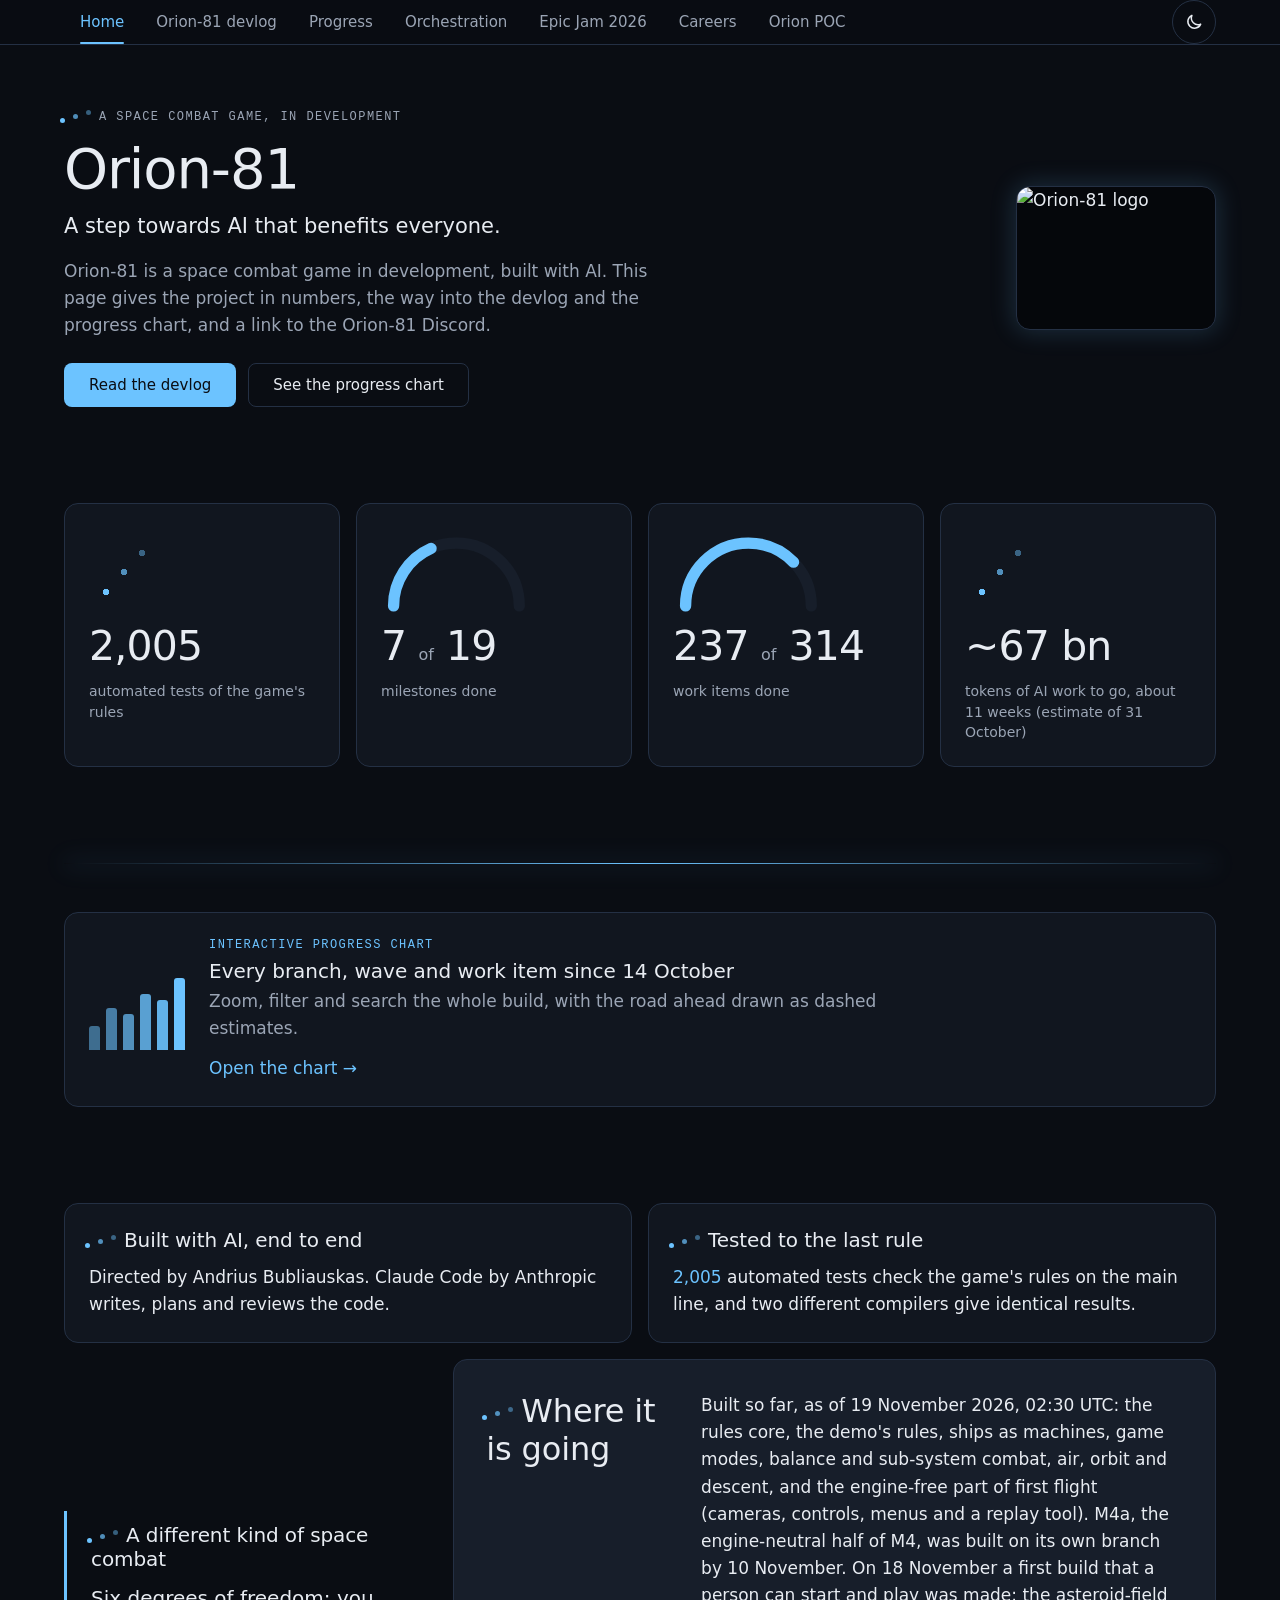
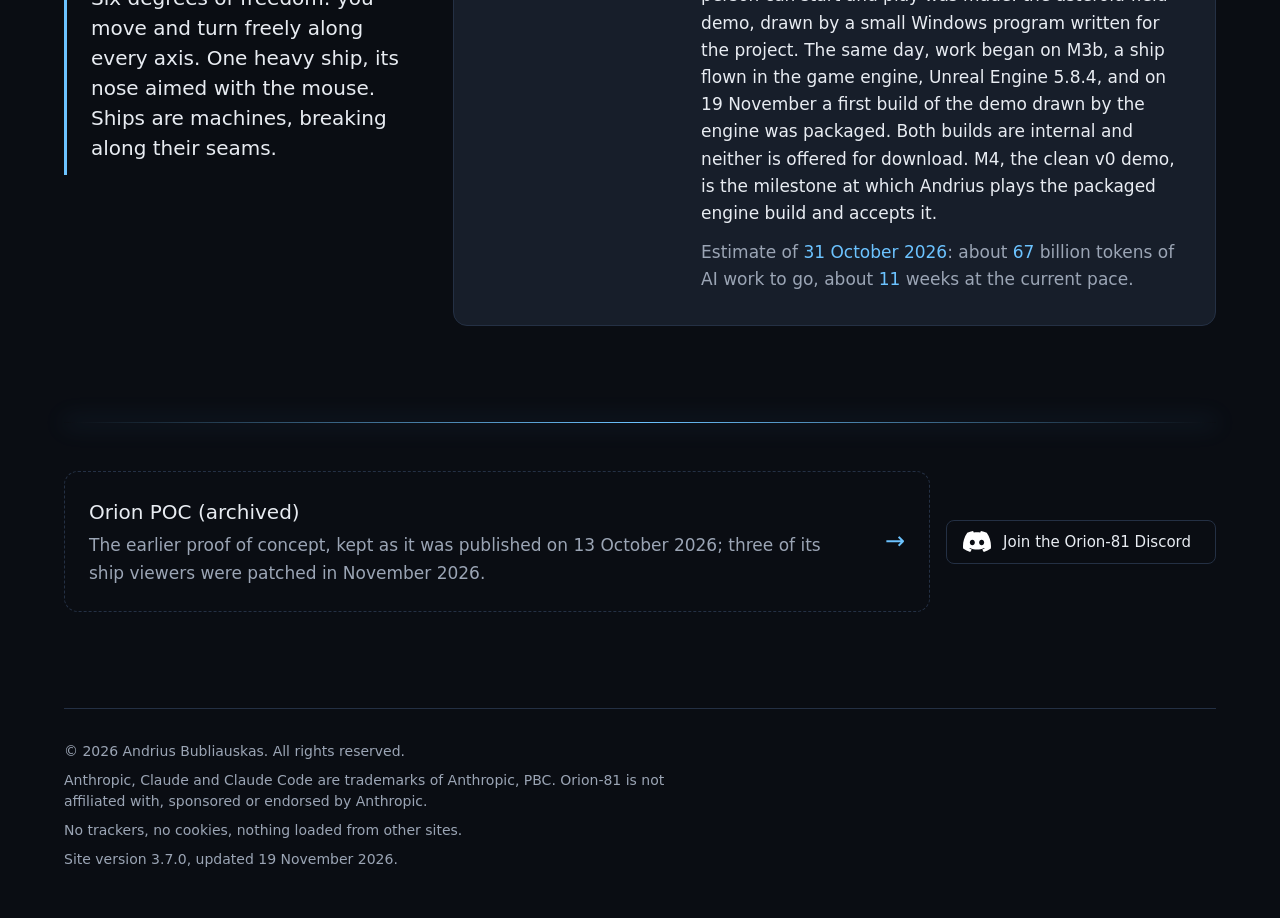
==== index.html @ 8b2f0624 "Website v3.7.0: the Epic Jam 2026 pages held by proof, and an update of 19 November The Epic Jam 202" ====
<!doctype html>
<html lang="en-GB" data-theme="dark">
<head>
<meta charset="utf-8">
<meta http-equiv="Content-Security-Policy" content="default-src 'self'; base-uri 'none'; form-action 'none'">
<meta name="viewport" content="width=device-width, initial-scale=1">
<title>Orion-81</title>
<meta name="description" content="Orion-81 is a space combat game in development: a step towards AI that benefits everyone.">
<meta name="referrer" content="strict-origin-when-cross-origin">
<link rel="icon" type="image/png" sizes="32x32" href="assets/img/logo/favicon-32.png">
<link rel="icon" type="image/png" sizes="180x180" href="assets/img/logo/favicon-180.png">
<link rel="apple-touch-icon" href="assets/img/logo/favicon-180.png">
<!-- (c) 2026 Andrius Bubliauskas. All rights reserved. -->
<link rel="stylesheet" href="css/tokens.css">
<link rel="stylesheet" href="css/base.css">
<link rel="stylesheet" href="css/components.css">
<link rel="stylesheet" href="css/battle.css">
<script src="js/site.js"></script>
</head>
<body data-o81-page="home" class="fp-body">
<canvas id="o81-battle" aria-hidden="true"></canvas>
<a class="skip" href="#main">Skip to content</a>
<header class="site-bar"><div class="bar-in">
<nav class="o81-tabs" aria-label="Site">
  <a class="o81-tab" data-tab="home" data-clean="./" href="index.html" aria-current="page">Home</a>
  <a class="o81-tab" data-tab="devlog" data-clean="devlog/" href="devlog/index.html">Orion-81 devlog</a>
  <a class="o81-tab" data-tab="progress" data-clean="devlog/progress.html" href="devlog/progress.html">Progress</a>
  <a class="o81-tab" data-tab="orchestration" data-clean="orchestration/" href="orchestration/index.html">Orchestration</a>
  <a class="o81-tab" data-tab="jam" data-clean="epic-jam-2026/" href="epic-jam-2026/index.html">Epic Jam 2026</a>
  <a class="o81-tab" data-tab="careers" data-clean="careers/" href="careers/index.html">Careers</a>
  <a class="o81-tab" data-tab="poc" data-clean="poc/" href="poc/index.html">Orion POC</a>
</nav>
<button type="button" class="theme-btn" id="o81-theme" aria-pressed="false" aria-label="Light theme"><svg class="i-moon" viewBox="0 0 24 24" width="20" height="20" fill="none" stroke="currentColor" stroke-width="1.8" stroke-linecap="round" stroke-linejoin="round" aria-hidden="true"><path d="M20 14.5A8 8 0 0 1 9.5 4 8 8 0 1 0 20 14.5z"/></svg><svg class="i-sun" viewBox="0 0 24 24" width="20" height="20" fill="none" stroke="currentColor" stroke-width="1.8" stroke-linecap="round" aria-hidden="true"><circle cx="12" cy="12" r="4"/><path d="M12 2v2M12 20v2M2 12h2M20 12h2M4.9 4.9l1.4 1.4M17.7 17.7l1.4 1.4M4.9 19.1l1.4-1.4M17.7 6.3l1.4-1.4"/></svg></button>
</div></header>
<main id="main" class="fp-main">

<section id="top" class="fp-hero" aria-labelledby="top-h">
  <picture>
    <source type="image/webp" srcset="assets/img/logo/logo-128.webp 128w, assets/img/logo/logo-512.webp 512w" sizes="(max-width: 759px) 60vw, 200px">
    <img class="fp-logo" src="assets/img/logo/logo-512.png" srcset="assets/img/logo/logo-128.png 128w, assets/img/logo/logo-512.png 512w" sizes="(max-width: 759px) 60vw, 200px" width="512" height="367" alt="Orion-81 logo">
  </picture>
  <div class="fp-hero-text">
    <p class="fp-eyebrow"><span class="stars" aria-hidden="true"><i></i><i></i><i></i></span>A space combat game, in development</p>
    <h1 id="top-h" class="fp-title">Orion-81</h1>
    <p class="fp-lead">A step towards AI that benefits everyone.</p>
    <p class="fp-summary">Orion-81 is a space combat game in development, built with AI. This page gives the project in numbers, the way into the devlog and the progress chart, and a link to the Orion-81 Discord.</p>
    <div class="fp-cta">
      <a class="fp-btn fp-btn-primary" href="devlog/index.html" data-clean="devlog/">Read the devlog</a>
      <a class="fp-btn fp-btn-secondary" href="devlog/progress.html" data-clean="devlog/progress.html">See the progress chart</a>
      <button type="button" class="b-toggle" id="o81-battle-toggle" aria-pressed="false" aria-label="Pause the background animation"><svg class="i-pause" viewBox="0 0 24 24" width="20" height="20" fill="currentColor" aria-hidden="true"><rect x="6" y="5" width="4" height="14" rx="1"/><rect x="14" y="5" width="4" height="14" rx="1"/></svg><svg class="i-play" viewBox="0 0 24 24" width="20" height="20" fill="currentColor" aria-hidden="true"><path d="M8 5l11 7-11 7z"/></svg></button>
    </div>
  </div>
</section>

<section id="stats" class="fp-section" aria-label="The project in numbers">
  <dl class="fp-stats">
    <div class="fp-stat fp-stat-plain rv">
      <dt class="fp-cap">automated tests of the game's rules</dt>
      <dd class="fp-num"><span data-o81-stat="tests">2,005</span></dd>
    </div>
    <div class="fp-stat rv">
      <dt class="fp-cap">milestones done</dt>
      <dd class="fp-num"><svg class="gauge" viewBox="0 0 120 70" aria-hidden="true" data-gauge="milestones"><path class="track" d="M10 62A50 50 0 0 1 110 62" pathLength="100"/><path class="val" d="M10 62A50 50 0 0 1 110 62" pathLength="100" stroke-dasharray="36.8 100"/></svg><span data-o81-stat="milestones_done">7</span> <span class="fp-of">of</span> <span data-o81-stat="milestones_total">19</span></dd>
    </div>
    <div class="fp-stat rv">
      <dt class="fp-cap">work items done</dt>
      <dd class="fp-num"><svg class="gauge" viewBox="0 0 120 70" aria-hidden="true" data-gauge="items"><path class="track" d="M10 62A50 50 0 0 1 110 62" pathLength="100"/><path class="val" d="M10 62A50 50 0 0 1 110 62" pathLength="100" stroke-dasharray="75.5 100"/></svg><span data-o81-stat="items_done">237</span> <span class="fp-of">of</span> <span data-o81-stat="items_total">314</span></dd>
    </div>
    <div class="fp-stat fp-stat-plain rv">
      <dt class="fp-cap">tokens of AI work to go, about <span data-o81-stat="weeks">11</span> weeks (estimate of 31 October)</dt>
      <dd class="fp-num">~<span data-o81-stat="tokens_bn">67</span> bn</dd>
    </div>
  </dl>
</section>

<div class="streak" aria-hidden="true"></div>

<section id="chart" class="fp-section" aria-label="The interactive progress chart">
  <a class="fp-feature rv" href="devlog/progress.html" data-clean="devlog/progress.html">
    <span class="fp-feature-art" aria-hidden="true">
      <i class="fp-bar fp-bar-1"></i><i class="fp-bar fp-bar-2"></i><i class="fp-bar fp-bar-3"></i><i class="fp-bar fp-bar-4"></i><i class="fp-bar fp-bar-5"></i><i class="fp-bar fp-bar-6"></i>
    </span>
    <span class="fp-feature-text">
      <span class="fp-feature-kicker">Interactive progress chart</span>
      <span class="fp-feature-h">Every branch, wave and work item since 14 October</span>
      <span class="fp-feature-p">Zoom, filter and search the whole build, with the road ahead drawn as dashed estimates.</span>
      <span class="fp-feature-go">Open the chart <span aria-hidden="true">&rarr;</span></span>
    </span>
  </a>
</section>

<section id="cards" class="fp-section" aria-label="About Orion-81">
  <div class="fp-cards">
    <article class="fp-card rv" aria-labelledby="built-h">
      <h2 id="built-h" class="fp-card-h"><span class="stars" aria-hidden="true"><i></i><i></i><i></i></span>Built with AI, end to end</h2>
      <p>Directed by Andrius Bubliauskas. Claude Code by Anthropic writes, plans and reviews the code.</p>
    </article>
    <article class="fp-card rv" aria-labelledby="tested-h">
      <h2 id="tested-h" class="fp-card-h"><span class="stars" aria-hidden="true"><i></i><i></i><i></i></span>Tested to the last rule</h2>
      <p><span data-o81-stat="tests">2,005</span> automated tests check the game's rules on the main line, and two different compilers give identical results.</p>
    </article>
    <article class="fp-card rv" aria-labelledby="different-h">
      <h2 id="different-h" class="fp-card-h"><span class="stars" aria-hidden="true"><i></i><i></i><i></i></span>A different kind of space combat</h2>
      <p>Six degrees of freedom: you move and turn freely along every axis. One heavy ship, its nose aimed with the mouse. Ships are machines, breaking along their seams.</p>
    </article>
    <article class="fp-card fp-card-wide rv" aria-labelledby="going-h">
      <h2 id="going-h" class="fp-card-h"><span class="stars" aria-hidden="true"><i></i><i></i><i></i></span>Where it is going</h2>
      <p>Built so far, as of 19 November 2026, 02:30 UTC: the rules core, the demo's rules, ships as machines, game modes, balance and sub-system combat, air, orbit and descent, and the engine-free part of first flight (cameras, controls, menus and a replay tool). M4a, the engine-neutral half of M4, was built on its own branch by 10 November. On 18 November a first build that a person can start and play was made: the asteroid-field demo, drawn by a small Windows program written for the project. The same day, work began on M3b, a ship flown in the game engine, Unreal Engine 5.8.4, and on 19 November a first build of the demo drawn by the engine was packaged. Both builds are internal and neither is offered for download. M4, the clean v0 demo, is the milestone at which Andrius plays the packaged engine build and accepts it.</p>
      <p>Estimate of <span data-o81-stat="est_date">31 October 2026</span>: about <span data-o81-stat="tokens_bn">67</span> billion tokens of AI work to go, about <span data-o81-stat="weeks">11</span> weeks at the current pace.</p>
    </article>
  </div>
</section>

<div class="streak" aria-hidden="true"></div>

<section id="doors" class="fp-section" aria-label="The archived proof of concept">
  <div class="fp-elsewhere">
    <a class="fp-door rv" href="poc/index.html" data-clean="poc/">
      <span class="fp-door-h">Orion POC (archived)</span>
      <span class="fp-door-p">The earlier proof of concept, kept as it was published on 13 October 2026; three of its ship viewers were patched in November 2026.</span>
      <span class="fp-door-go" aria-hidden="true">&rarr;</span>
    </a>
    <a class="dc-link" href="https://discord.gg/CjzXsa8nw" rel="noopener noreferrer"><img class="dc-mark dc-white" src="assets/img/discord/Discord-Symbol-White.svg" width="127" height="96" alt=""><img class="dc-mark dc-black" src="assets/img/discord/Discord-Symbol-Black.svg" width="127" height="96" alt="">Join the Orion-81 Discord</a>
  </div>
</section>

</main>
<footer class="pg-footer">
  <p>&copy; 2026 Andrius Bubliauskas. All rights reserved.</p>
  <p>Anthropic, Claude and Claude Code are trademarks of Anthropic, PBC. Orion-81 is not affiliated with, sponsored or endorsed by Anthropic.</p>
  <p>No trackers, no cookies, nothing loaded from other sites.</p>
  <p>Site version 3.7.0, updated 19 November 2026.</p>
</footer>
<script src="assets/data/progress-stats.js"></script>
<script src="js/tabbar.js"></script>
<script src="js/stats.js"></script>
<script src="js/o81-selftest-v3.js"></script>
<script src="js/battle/b-core.js" defer></script>
<script src="js/battle/b-ships.js" defer></script>
<script src="js/battle/b-scenery.js" defer></script>
<script src="js/battle/b-choreo-data.js" defer></script>
<script src="js/battle/b-choreo.js" defer></script>
<script src="js/battle/b-render.js" defer></script>
<script src="js/battle/b-fx.js" defer></script>
<script src="js/battle/b-main.js" defer></script>
</body>
</html>
---- css/tokens.css ----
/* (c) 2026 Andrius Bubliauskas. All rights reserved.
   Design tokens for orion-81.io 3.0.0 (DESIGN.md section 1). Components use these names, never raw values.
   Dark is the default; the light theme is chosen only by the visitor (the switch in the top bar). */
:root {
  color-scheme: dark;

  /* colour roles, dark */
  --bg: #0a0d13;
  --surface: #11161f;
  --raised: #171e2a;
  --line: #243044;
  --control-line: #627189;
  --text: #e8ecf2;
  --muted: #9ba5b5;
  --primary: #6cc3ff;
  --done: #5fd38d;
  --now: #ffc65c;
  --next: #9aa8ff;
  --on-primary: var(--bg);
  --bar-bg: rgba(10, 13, 19, 0.94);
  --plate: #05070b;

  /* type */
  --sans: system-ui, -apple-system, "Segoe UI", Roboto, "Helvetica Neue", Arial, sans-serif;
  --mono: ui-monospace, "Cascadia Mono", Consolas, "Liberation Mono", monospace;
  --fs-display: clamp(2.25rem, 5vw, 3.5rem);
  --fs-h2: clamp(1.5rem, 3vw, 2rem);
  --fs-h3: 1.25rem;
  --fs-body: 1.0625rem;
  --fs-small: 0.875rem;
  --fs-eyebrow: 0.75rem;
  --measure: 68ch;

  /* spacing, 4-based */
  --s1: 4px;
  --s2: 8px;
  --s3: 12px;
  --s4: 16px;
  --s5: 24px;
  --s6: 32px;
  --s7: 48px;
  --s8: 64px;
  --s9: 96px;
  --section-gap: clamp(var(--s7), 8vw, var(--s9));
  --gutter: clamp(16px, 4vw, 32px);
  --content: min(72rem, 100% - 2 * var(--gutter));

  /* shape */
  --radius: 14px;
  --radius-s: 8px;
  --radius-pill: 999px;
  --glow-c: color-mix(in srgb, var(--primary) 18%, transparent);
  --glow: 0 0 24px 2px var(--glow-c);
  --hit: 44px;

  /* motion */
  --dur-fast: 150ms;
  --dur: 250ms;
  --dur-slow: 400ms;
  --dur-gauge: 700ms;
  --ease: cubic-bezier(0.2, 0.7, 0.2, 1);
}

:root[data-theme="light"] {
  color-scheme: light;
  --bg: #f6f8fb;
  --surface: #ffffff;
  --raised: #eef2f7;
  --line: #d9e0ea;
  --control-line: #738094;
  --text: #0f1621;
  --muted: #4f5b6d;
  --primary: #0b6fb8;
  --done: #187a43;
  --now: #9a6100;
  --next: #4a55c7;
  --bar-bg: rgba(246, 248, 251, 0.94);
}

@media (prefers-reduced-motion: reduce) {
  :root {
    --dur-fast: 0.01ms;
    --dur: 0.01ms;
    --dur-slow: 0.01ms;
    --dur-gauge: 0.01ms;
  }
}
---- css/base.css ----
/* (c) 2026 Andrius Bubliauskas. All rights reserved.
   Base layer for orion-81.io 3.0.0: reset, type, page frame, top bar, skip link, footer (DESIGN.md sections 1, 2, 3.1, 3.14). */
*, *::before, *::after { box-sizing: border-box; }
html {
  -webkit-text-size-adjust: 100%;
  text-size-adjust: 100%;
  --bar-h: 45px;
  --toc-h: 0px;
  scroll-padding-top: calc(var(--bar-h) + var(--toc-h) + var(--s4));
}
@media (max-width: 559px) {
  html { --bar-h: 89px; }
}
/* seven tabs: up to 434 px the strip needs a third row (3 x 44 px and the border; measured: 133 px at 434 px, 89 px at 435 px), so the page's top allowance follows it (3.6.0) */
@media (max-width: 434px) {
  html { --bar-h: 133px; }
}
@media (min-width: 900px) {
  html.has-toc { --toc-h: 45px; }
}
body {
  margin: 0;
  display: grid;
  grid-template-columns: minmax(0, 1fr);
  grid-template-rows: auto auto 1fr auto;
  min-height: 100vh;
  background: var(--bg);
  color: var(--text);
  font: 400 var(--fs-body) / 1.6 var(--sans);
  font-variant-numeric: normal;
  overflow-wrap: break-word;
}
h1, h2, h3, h4, p, dl, dd, dt, ol, ul, figure, blockquote { margin: 0; padding: 0; }
ol, ul { list-style: none; }
img, svg { max-width: 100%; }
img { height: auto; }
button, input, select { font: inherit; color: inherit; }
button { cursor: pointer; }

h1 { font-size: var(--fs-display); font-weight: 300; line-height: 1.1; letter-spacing: -0.02em; }
h2 { font-size: var(--fs-h2); font-weight: 400; line-height: 1.2; letter-spacing: -0.005em; }
h3 { font-size: var(--fs-h3); font-weight: 500; line-height: 1.3; }
p, li, dd { max-width: var(--measure); }
small, .small { font-size: var(--fs-small); line-height: 1.5; }

a { color: var(--primary); text-decoration: underline; text-underline-offset: 0.18em; text-decoration-thickness: 1px; }
a:hover { text-decoration-thickness: 2px; }

:focus-visible {
  outline: 2px solid var(--primary);
  outline-offset: 2px;
  border-radius: 4px;
}
:focus:not(:focus-visible) { outline: none; }

main { grid-row: 3; min-width: 0; }
main > * { width: var(--content); margin-inline: auto; }
main > section { padding-block: 0 var(--section-gap); }
main > section:first-child { padding-top: clamp(var(--s5), 5vw, var(--s8)); }

/* skip link: sits above the window until it is focused */
.skip {
  position: absolute;
  top: 0;
  left: var(--s4);
  z-index: 100;
  display: inline-flex;
  align-items: center;
  min-height: var(--hit);
  padding: 0 var(--s4);
  background: var(--primary);
  color: var(--on-primary);
  border-radius: 0 0 var(--radius-s) var(--radius-s);
  font-weight: 500;
  text-decoration: none;
  transform: translateY(-110%);
  transition: transform var(--dur-fast) var(--ease);
}
.skip:focus { transform: none; outline: 2px solid var(--text); outline-offset: -4px; }

/* top bar: five tabs, a 44 px theme button, sticky and translucent */
.site-bar {
  grid-row: 1;
  position: sticky;
  top: 0;
  z-index: 40;
  background: var(--bar-bg);
  border-bottom: 1px solid var(--line);
}
@supports (backdrop-filter: blur(8px)) {
  .site-bar { backdrop-filter: blur(10px); -webkit-backdrop-filter: blur(10px); }
}
.bar-in {
  width: var(--content);
  margin-inline: auto;
  display: flex;
  align-items: center;
  gap: var(--s2);
  min-height: var(--hit);
}
/* all five tabs are always visible: below about 560 px the strip wraps onto a second row (never a sideways scroll) */
.o81-tabs {
  flex: 1 1 auto;
  min-width: 0;
  display: flex;
  flex-wrap: wrap;
  align-items: stretch;
  position: relative;
}
.o81-tab {
  position: relative;
  flex: 0 0 auto;
  display: inline-flex;
  align-items: center;
  min-width: var(--hit);
  min-height: var(--hit);
  padding: 0 var(--s3);
  color: var(--muted);
  font-size: 0.9375rem;
  white-space: nowrap;
  text-decoration: none;
  transition: color var(--dur-fast) var(--ease);
}
.o81-tab:hover { color: var(--text); }
.o81-tab[aria-current="page"] { color: var(--primary); }
.o81-tab[aria-current="page"]::after {
  content: "";
  position: absolute;
  left: var(--s3);
  right: var(--s3);
  bottom: 0;
  height: 2px;
  background: var(--primary);
  border-radius: 2px;
}
.o81-tab:focus-visible { outline-offset: -4px; }
/* narrow screens: the tabs flow in rows (never a sideways scroll). The first row leaves room for the theme button at the top right; the second row
   uses the whole width, so the seven tabs fit in two rows from 435 px and take a third row below that (3.6.0). */
@media (max-width: 559px) {
  .bar-in { display: block; position: relative; }
  .o81-tabs { display: block; font-size: 0; line-height: 0; }
  .o81-tabs::before { content: ""; float: right; width: calc(var(--hit) + var(--s2)); height: var(--hit); }
  .o81-tab { vertical-align: top; font-size: 0.9375rem; line-height: 1.2; }
  .theme-btn { position: absolute; top: 0; right: 0; }
}
@media (max-width: 400px) {
  .o81-tab { padding: 0 8px; }
  .o81-tab[aria-current="page"]::after { left: 8px; right: 8px; }
}
/* six tabs: on the narrowest phones the tab text is a little smaller so that they keep two rows */
@media (max-width: 359px) {
  .o81-tab { padding: 0 6px; font-size: 0.875rem; }
  .o81-tab[aria-current="page"]::after { left: 6px; right: 6px; }
}
@media (min-width: 700px) {
  .o81-tab { padding: 0 var(--s4); }
  .o81-tab[aria-current="page"]::after { left: var(--s4); right: var(--s4); }
}

.theme-btn {
  flex: 0 0 auto;
  align-self: flex-start;
  width: var(--hit);
  height: var(--hit);
  display: grid;
  place-items: center;
  padding: 0;
  background: transparent;
  border: 1px solid var(--line);
  border-radius: var(--radius-pill);
  color: var(--text);
  transition: background var(--dur) var(--ease), border-color var(--dur) var(--ease);
}
.theme-btn:hover { background: var(--raised); border-color: var(--primary); }
.theme-btn .i-sun { display: none; }
[data-theme="light"] .theme-btn .i-sun { display: block; }
[data-theme="light"] .theme-btn .i-moon { display: none; }
html:not(.js) .theme-btn { display: none; }

/* footer */
.pg-footer {
  grid-row: 4;
  width: var(--content);
  margin-inline: auto;
  padding-block: var(--s6) var(--s7);
  border-top: 1px solid var(--line);
  color: var(--muted);
  font-size: var(--fs-small);
  line-height: 1.5;
}
.pg-footer p + p { margin-top: var(--s2); }

/* three-star marker: three dots on a diagonal, drawn for the project */
.stars { display: inline-flex; gap: 4px; align-items: center; vertical-align: middle; margin-right: var(--s3); }
.stars i { display: block; width: 5px; height: 5px; border-radius: 50%; background: var(--primary); }
.stars i:nth-child(1) { transform: translate(-4px, 4px); }
.stars i:nth-child(2) { opacity: 0.7; }
.stars i:nth-child(3) { opacity: 0.45; transform: translate(4px, -4px); }
h2 .stars { margin-right: var(--s3); }

.eyebrow, .fp-eyebrow {
  font: 500 var(--fs-eyebrow) / 1.4 var(--mono);
  letter-spacing: 0.12em;
  text-transform: uppercase;
  color: var(--muted);
}
---- css/components.css ----
/* (c) 2026 Andrius Bubliauskas. All rights reserved.
   Components for orion-81.io 3.0.0 (DESIGN.md section 3 and the amendments of section 7). Built on tokens.css; no raw colour values.
   Everything is readable without script: the un-animated state is the complete, visible state. */

/* ---- buttons and links (3.12) */
.btn, .fp-btn {
  display: inline-flex;
  align-items: center;
  justify-content: center;
  gap: var(--s2);
  min-height: var(--hit);
  min-width: var(--hit);
  padding: 0 var(--s5);
  border: 1px solid transparent;
  border-radius: var(--radius-s);
  background: transparent;
  color: var(--text);
  font-size: 0.9375rem;
  font-weight: 500;
  line-height: 1.2;
  text-align: center;
  text-decoration: none;
  transition: background var(--dur-fast) var(--ease), border-color var(--dur-fast) var(--ease), color var(--dur-fast) var(--ease);
}
.btn-primary, .fp-btn-primary { background: var(--primary); color: var(--on-primary); }
.btn-primary:hover, .fp-btn-primary:hover { background: color-mix(in srgb, var(--primary) 84%, var(--text)); }
.btn-secondary, .fp-btn-secondary { border-color: var(--line); background: transparent; }
.btn-secondary:hover, .fp-btn-secondary:hover { border-color: var(--primary); background: var(--raised); }
.btn-quiet { color: var(--primary); padding-inline: var(--s3); }
.btn-quiet:hover { background: var(--raised); }
.btn:focus-visible, .fp-btn:focus-visible { outline-offset: 3px; }
.btn[disabled], .btn[aria-disabled="true"] { color: var(--muted); border-color: var(--line); background: transparent; cursor: not-allowed; }

/* ---- the streak divider (3.5) */
.streak {
  height: 1px;
  margin-bottom: var(--s7);
  background: linear-gradient(90deg, transparent, var(--primary) 50%, transparent);
  box-shadow: var(--glow);
  transform-origin: 50% 50%;
}

/* ---- the hero (3.3): the logo is a deliberate dark plate (radius, a hairline and the glow) */
.fp-hero, .pg-hero { display: grid; gap: var(--s5); align-items: center; }
.fp-hero picture, .pg-hero picture {
  display: block;
  justify-self: start;
  width: min(60%, 200px);
  overflow: hidden;
  background: var(--plate);
  border: 1px solid var(--line);
  border-radius: var(--radius);
  box-shadow: var(--glow);
}
.fp-logo, .pg-logo { display: block; width: 100%; height: auto; }
.fp-title { margin: var(--s3) 0 var(--s3); }
.fp-lead { font-size: 1.3125rem; line-height: 1.45; font-weight: 300; max-width: 34ch; }
.fp-summary { margin-top: var(--s4); color: var(--muted); max-width: 56ch; }
.fp-cta { display: flex; flex-wrap: wrap; gap: var(--s3); margin-top: var(--s5); }
@media (min-width: 760px) {
  .fp-hero { grid-template-columns: minmax(0, 1.15fr) minmax(0, 0.85fr); gap: var(--s7); }
  .fp-hero picture { order: 2; justify-self: end; width: 100%; max-width: 200px; }
}

/* devlog hero: the page title with the logo beside it */
.pg-hero { gap: var(--s4); }
.pg-lead { font-size: 1.1875rem; line-height: 1.5; font-weight: 300; max-width: 62ch; }
.pg-hero p { max-width: 62ch; }
.pg-summary-page { color: var(--muted); }
.pg-status-line {
  padding: var(--s4) var(--s5);
  background: var(--surface);
  border: 1px solid var(--line);
  border-left: 3px solid var(--now);
  border-radius: var(--radius);
}
@media (min-width: 900px) {
  .pg-hero { grid-template-columns: minmax(0, 1fr) minmax(0, 190px); column-gap: var(--s7); align-items: start; }
  .pg-hero picture { grid-column: 2; grid-row: 1 / span 6; justify-self: end; width: 100%; max-width: 190px; }
  .pg-hero > :not(picture) { grid-column: 1; }
}

/* ---- gauge tiles (3.4 and 7.3): the number is real text and is never rewritten; the numbers of a row share one baseline */
.fp-stats { display: grid; gap: var(--s4); grid-template-columns: minmax(0, 1fr); }
@media (min-width: 360px) { .fp-stats { grid-template-columns: repeat(2, minmax(0, 1fr)); } }
@media (min-width: 1200px) { .fp-stats { grid-template-columns: repeat(4, minmax(0, 1fr)); } }
.fp-stat {
  display: flex;
  flex-direction: column-reverse;
  justify-content: flex-end;
  gap: var(--s3);
  padding: var(--s5);
  background: var(--surface);
  border: 1px solid var(--line);
  border-radius: var(--radius);
}
.fp-cap { font-size: var(--fs-small); line-height: 1.45; color: var(--muted); max-width: 28ch; }
.fp-num { font: 300 clamp(2rem, 3.2vw, 2.75rem) / 1.1 var(--sans); font-variant-numeric: tabular-nums; letter-spacing: -0.02em; }
@media (min-width: 360px) and (max-width: 599px) { .fp-stats { gap: var(--s3); } .fp-stat { padding: var(--s4); } .fp-num { font-size: 1.75rem; } }
/* in the narrowest tiles "201 of 278" may wrap: the line height then clears the taller inline boxes of the numbers, so the lines never overlap */
@media (min-width: 360px) and (max-width: 419px) { .fp-num { font-size: 1.5rem; line-height: 1.65; } }
/* The big numbers are set in the sans stack with tabular figures. In the monospace stack the comma and the space are whole cells, which read as "1 , 396" and "~67  bn"; the digits keep one width, so the numbers of a row still line up */
.fp-of { font: 400 1rem var(--sans); color: var(--muted); letter-spacing: 0; }
.gauge { display: block; width: auto; max-width: 100%; height: 5.5rem; margin: 0 0 var(--s2); overflow: visible; }
.gauge .track, .gauge .val { fill: none; stroke-width: 9; stroke-linecap: round; }
.gauge .track { stroke: var(--raised); }
.gauge .val { stroke: var(--primary); }
/* a tile without a gauge keeps the gauge's height as a quiet three-star mark, so the numbers of the row line up */
.fp-stat-plain .fp-num::before {
  content: "";
  display: block;
  height: 5.5rem;
  margin-bottom: var(--s2);
  background:
    radial-gradient(circle, var(--primary) 0 3px, transparent 3.5px) 10px 76% / 14px 14px no-repeat,
    radial-gradient(circle, color-mix(in srgb, var(--primary) 70%, transparent) 0 3px, transparent 3.5px) 28px 50% / 14px 14px no-repeat,
    radial-gradient(circle, color-mix(in srgb, var(--primary) 45%, transparent) 0 3px, transparent 3.5px) 46px 24% / 14px 14px no-repeat;
}

/* ---- feature link cards: the progress chart (home) and the same card on the devlog */
.fp-feature, .pg-feature {
  display: grid;
  grid-template-columns: auto minmax(0, 1fr);
  gap: var(--s5);
  align-items: center;
  padding: var(--s5);
  background: var(--surface);
  border: 1px solid var(--line);
  border-radius: var(--radius);
  color: var(--text);
  text-decoration: none;
  transition: border-color var(--dur) var(--ease), background var(--dur) var(--ease);
}
.fp-feature:hover, .pg-feature:hover { border-color: var(--primary); background: var(--raised); }
.fp-feature-art { display: flex; align-items: flex-end; gap: 6px; width: 96px; height: 80px; }
.fp-bar { display: block; flex: 1 1 0; background: var(--primary); border-radius: 3px 3px 0 0; }
.fp-bar-1 { height: 30%; opacity: 0.5; }
.fp-bar-2 { height: 52%; opacity: 0.6; }
.fp-bar-3 { height: 44%; opacity: 0.7; }
.fp-bar-4 { height: 70%; opacity: 0.8; }
.fp-bar-5 { height: 62%; opacity: 0.9; }
.fp-bar-6 { height: 90%; }
.fp-feature-text { display: flex; flex-direction: column; gap: var(--s1); min-width: 0; }
.fp-feature-kicker, .pg-feature-kicker { display: block; font: 500 var(--fs-eyebrow) / 1.4 var(--mono); letter-spacing: 0.12em; text-transform: uppercase; color: var(--primary); }
.fp-feature-h, .pg-feature-h { display: block; font-size: var(--fs-h3); font-weight: 500; line-height: 1.3; }
.fp-feature-p, .pg-feature-p { display: block; color: var(--muted); max-width: var(--measure); }
.fp-feature-go, .pg-feature-go { display: block; margin-top: var(--s2); color: var(--primary); font-weight: 500; }
.pg-feature { grid-template-columns: minmax(0, 1fr); gap: var(--s1); }
@media (max-width: 479px) {
  .fp-feature { grid-template-columns: minmax(0, 1fr); }
}

/* ---- cards (3.9): varied layouts, never three identical, and no row left half empty */
.fp-cards { display: grid; gap: var(--s4); grid-template-columns: minmax(0, 1fr); }
.fp-card { padding: var(--s5); background: var(--surface); border: 1px solid var(--line); border-radius: var(--radius); min-width: 0; }
.fp-card-h { display: block; margin-bottom: var(--s3); font-size: var(--fs-h3); font-weight: 500; }
.fp-card p + p { margin-top: var(--s3); }
.fp-card [data-o81-stat] { font-family: var(--sans); font-variant-numeric: tabular-nums; color: var(--primary); }
.fp-card:nth-child(3) { background: transparent; border: 0; border-left: 3px solid var(--primary); border-radius: 0; padding: var(--s2) var(--s5); }
.fp-card:nth-child(3) p { font-size: 1.25rem; line-height: 1.5; font-weight: 300; max-width: 40ch; }
.fp-card-wide { background: var(--raised); }
.fp-card-wide .fp-card-h { font-size: var(--fs-h2); font-weight: 400; }
@media (min-width: 900px) {
  .fp-cards { grid-template-columns: repeat(6, minmax(0, 1fr)); }
  .fp-card:nth-child(1) { grid-column: span 3; }
  .fp-card:nth-child(2) { grid-column: span 3; }
  .fp-card:nth-child(3) { grid-column: span 6; display: grid; grid-template-columns: minmax(0, 0.7fr) minmax(0, 1.3fr); column-gap: var(--s7); align-items: center; }
  .fp-card:nth-child(3) .fp-card-h { margin: 0; }
  .fp-card:nth-child(3) p { max-width: none; }
  .fp-card-wide { grid-column: span 6; display: grid; grid-template-columns: minmax(0, 0.7fr) minmax(0, 1.3fr); gap: var(--s3) var(--s7); padding: var(--s6) var(--s7); }
  .fp-card-wide .fp-card-h { grid-row: span 2; margin: 0; }
  .fp-card-wide p + p { margin-top: 0; color: var(--muted); }
}
/* from 1200 px the quote card pairs with the wide card: one row, two cards */
@media (min-width: 1200px) {
  .fp-card:nth-child(3) { grid-column: span 2; display: block; padding: var(--s3) var(--s5); align-self: center; }
  .fp-card:nth-child(3) .fp-card-h { margin-bottom: var(--s3); }
  .fp-card:nth-child(3) p { max-width: 40ch; }
  .fp-card-wide { grid-column: span 4; grid-template-columns: minmax(0, 0.55fr) minmax(0, 1.45fr); column-gap: var(--s6); padding: var(--s6); }
}

/* ---- the door to the archived proof of concept and the Discord link (3.9, 3.13, contract K), side by side in one row */
.fp-elsewhere { display: grid; grid-template-columns: minmax(0, 1fr); gap: var(--s4); align-items: center; }
@media (min-width: 600px) { .fp-elsewhere { grid-template-columns: minmax(0, 1fr) auto; } }
.fp-door {
  display: grid;
  grid-template-columns: minmax(0, 1fr) auto;
  grid-template-areas: "h go" "p go";
  column-gap: var(--s5);
  row-gap: var(--s1);
  align-items: center;
  padding: var(--s5);
  border: 1px dashed var(--line);
  border-radius: var(--radius);
  color: var(--text);
  text-decoration: none;
  transition: border-color var(--dur) var(--ease), background var(--dur) var(--ease);
}
.fp-door:hover { border-color: var(--primary); background: var(--surface); }
.fp-door-h { grid-area: h; font-size: var(--fs-h3); font-weight: 500; }
.fp-door-p { grid-area: p; color: var(--muted); max-width: var(--measure); }
.fp-door-go { grid-area: go; color: var(--primary); font-size: 1.5rem; }
.dc-link {
  display: inline-flex;
  align-items: center;
  gap: var(--s3);
  min-height: var(--hit);
  padding: var(--s2) var(--s5) var(--s2) var(--s4);
  border: 1px solid var(--line);
  border-radius: var(--radius-s);
  color: var(--text);
  font-size: 0.9375rem;
  font-weight: 500;
  text-decoration: none;
  transition: border-color var(--dur-fast) var(--ease), background var(--dur-fast) var(--ease);
}
.dc-link:hover { border-color: var(--primary); background: var(--raised); }
.dc-mark { display: block; width: 28px; height: auto; flex: none; }
.dc-black { display: none; }
[data-theme="light"] .dc-white { display: none; }
[data-theme="light"] .dc-black { display: block; }

/* ---- the contents bar and the "Jump to" menu (3.2) */
.toc { grid-row: 2; z-index: 30; background: var(--bar-bg); border-bottom: 1px solid var(--line); }
.toc-in { width: var(--content); margin-inline: auto; }
.toc summary {
  display: flex;
  align-items: center;
  min-height: var(--hit);
  padding: 0 var(--s2);
  color: var(--primary);
  font-size: 0.9375rem;
  font-weight: 500;
  cursor: pointer;
  list-style: none;
}
.toc summary::-webkit-details-marker { display: none; }
.toc summary::after { content: ""; width: 8px; height: 8px; margin-left: var(--s3); border-right: 1.5px solid currentColor; border-bottom: 1.5px solid currentColor; transform: rotate(45deg) translateY(-2px); transition: transform var(--dur) var(--ease); }
.toc details[open] > summary::after { transform: rotate(-135deg) translateY(-2px); }
.toc ul { display: flex; flex-direction: column; padding-bottom: var(--s2); }
.toc li { max-width: none; }
.toc a {
  display: flex;
  align-items: center;
  min-height: var(--hit);
  min-width: var(--hit);
  padding: 0 var(--s2);
  color: var(--muted);
  font-size: 0.9375rem;
  text-decoration: none;
}
.toc a:hover { color: var(--text); }
.toc a[aria-current="location"] { color: var(--primary); }
@media (min-width: 900px) {
  .toc { position: sticky; top: var(--bar-h); backdrop-filter: blur(10px); -webkit-backdrop-filter: blur(10px); }
  .toc summary { display: none; }
  .toc ul {
    flex-direction: row;
    height: var(--hit);
    padding: 0;
    overflow-x: auto;
    overflow-y: hidden;
    position: relative;
    scrollbar-width: none;
  }
  .toc ul::-webkit-scrollbar { height: 0; width: 0; }
  .toc li { flex: 0 0 auto; }
  .toc a { position: relative; padding: 0 var(--s3); white-space: nowrap; height: var(--hit); }
  .toc a[aria-current="location"]::after { content: ""; position: absolute; left: var(--s3); right: var(--s3); bottom: 0; height: 2px; background: var(--primary); border-radius: 2px; }
  .toc a:focus-visible { outline-offset: -4px; }
  .toc ul.can-r { -webkit-mask-image: linear-gradient(to right, #000 calc(100% - 28px), transparent); mask-image: linear-gradient(to right, #000 calc(100% - 28px), transparent); }
  .toc ul.can-l { -webkit-mask-image: linear-gradient(to left, #000 calc(100% - 28px), transparent); mask-image: linear-gradient(to left, #000 calc(100% - 28px), transparent); }
  .toc ul.can-l.can-r { -webkit-mask-image: linear-gradient(to right, transparent, #000 28px, #000 calc(100% - 28px), transparent); mask-image: linear-gradient(to right, transparent, #000 28px, #000 calc(100% - 28px), transparent); }
  .toc details::details-content { display: contents; content-visibility: visible; }
}
/* 1200 px and wider: the strip wraps to a second row, so no link is cut off and nothing hides behind an edge fade */
@media (min-width: 1200px) {
  .toc ul, .toc ul.can-r, .toc ul.can-l, .toc ul.can-l.can-r { flex-wrap: wrap; height: auto; overflow: visible; -webkit-mask-image: none; mask-image: none; }
}

/* ---- section headings with the three-star marker */
main h2 { margin-bottom: var(--s5); display: flex; align-items: center; }
main h2 .stars { flex: none; }
main p + p, main p + ul, main ul + p, main p + ol, main ol + p { margin-top: var(--s4); }
main h3.pg-sub { margin: var(--s6) 0 var(--s4); }
.pg-quiet { color: var(--muted); font-size: var(--fs-small); }

/* ---- the AI effort tiles (devlog, at a glance) */
.pg-stats { display: grid; gap: var(--s4); grid-template-columns: minmax(0, 1fr); margin-top: var(--s4); }
@media (min-width: 600px) { .pg-stats { grid-template-columns: repeat(2, minmax(0, 1fr)); } }
@media (min-width: 1200px) { .pg-stats { grid-template-columns: repeat(3, minmax(0, 1fr)); } }
.pg-stat { display: flex; flex-direction: column; gap: var(--s2); padding: var(--s5); max-width: none; background: var(--surface); border: 1px solid var(--line); border-radius: var(--radius); }
.pg-stat-num { display: block; font: 300 1.5rem / 1.2 var(--sans); font-variant-numeric: tabular-nums; letter-spacing: -0.01em; }
.pg-stat-cap { display: block; color: var(--muted); font-size: var(--fs-small); line-height: 1.5; }
main .pg-stats + .pg-quiet { margin-top: var(--s4); }

/* ---- the devlog timeline (3.8) */
.pg-tools { display: flex; flex-wrap: wrap; gap: var(--s2); margin-top: var(--s4); }
.pg-tools[hidden] { display: none; }
.pg-log { position: relative; margin: var(--s5) 0 0 6px; padding-left: var(--s5); border-left: 1px solid var(--line); display: grid; gap: var(--s6); }
.pg-entry { position: relative; display: grid; grid-template-columns: minmax(0, 1fr); gap: var(--s2); max-width: none; }
.pg-entry::before { content: ""; position: absolute; left: calc(-1 * var(--s5) - 5px); top: 0.55rem; width: 9px; height: 9px; border-radius: 50%; background: var(--primary); box-shadow: var(--glow); }
.pg-date { font: 400 var(--fs-small) / 1.7 var(--mono); color: var(--muted); }
.pg-entry-h { font-size: 1.375rem; font-weight: 400; line-height: 1.25; letter-spacing: -0.01em; }
.pg-entry p { max-width: var(--measure); margin-top: 0; }
.pg-summary {
  padding: var(--s3) var(--s4);
  background: var(--raised);
  border-left: 2px solid var(--primary);
  border-radius: 0 10px 10px 0;
}
.pg-more > summary { list-style: none; }
.pg-more > summary::-webkit-details-marker { display: none; }
.pg-more > summary {
  display: inline-flex;
  align-items: center;
  gap: var(--s3);
  min-height: var(--hit);
  min-width: var(--hit);
  color: var(--primary);
  font-size: 0.9375rem;
  cursor: pointer;
}
.pg-more > summary::after { content: ""; width: 8px; height: 8px; border-right: 1.5px solid currentColor; border-bottom: 1.5px solid currentColor; transform: rotate(45deg) translateY(-2px); transition: transform var(--dur) var(--ease); }
.pg-more[open] > summary::after { transform: rotate(-135deg) translateY(-2px); }
.pg-more[open] > :not(summary) { animation: fade-in var(--dur) var(--ease) both; }
.pg-more > p { margin-top: var(--s3); }
@keyframes fade-in { from { transform: translateY(6px); } to { transform: none; } }

/* ---- lists and cards of the plain sections */
.pg-list > li { padding: var(--s3) var(--s4); background: var(--surface); border: 1px solid var(--line); border-radius: var(--radius-s); max-width: none; }
.pg-list { display: grid; gap: var(--s2); margin: var(--s4) 0; }
@media (min-width: 900px) { #what .pg-list { grid-template-columns: repeat(2, minmax(0, 1fr)); } }
.pg-ahead { counter-reset: ahead; }
.pg-ahead > li { position: relative; padding-left: calc(var(--s7) + var(--s2)); }
.pg-ahead > li::before { counter-increment: ahead; content: counter(ahead); position: absolute; left: var(--s4); top: var(--s3); font: 500 1rem var(--mono); color: var(--primary); }
.pg-cards { display: grid; gap: var(--s4); margin-top: var(--s4); }
.pg-card { padding: var(--s5); background: var(--surface); border: 1px solid var(--line); border-radius: var(--radius); }
.pg-card p { margin: 0; }
@media (min-width: 900px) { .pg-cards { grid-template-columns: minmax(0, 1.4fr) minmax(0, 1fr); } .pg-cards .pg-card:first-child { grid-row: span 2; } }
.pg-card-quote { border-left: 3px solid var(--primary); }
#how .pg-list > li { background: transparent; border: 0; border-left: 2px solid var(--line); border-radius: 0; padding: var(--s1) var(--s4); }
#poc-note p { padding: var(--s4) var(--s5); background: var(--surface); border: 1px dashed var(--line); border-radius: var(--radius); }

/* ---- the milestone road (3.7 and 7.5). With no script: the ordered list, every node's heading, status and text visible. With script: a button inside each
   h3 (aria-expanded, aria-controls), the current node open; below 900 px each node opens in place; from 900 px a scrollable rail with one readout panel under it. */
.pg-road { position: relative; display: grid; gap: var(--s2); margin: var(--s5) 0 var(--s4); max-width: none; }
.pg-step { --c: var(--next); position: relative; max-width: none; padding-left: var(--s7); }
.pg-step.is-done { --c: var(--done); }
.pg-step.is-now { --c: var(--now); }
.pg-step.is-later { --c: var(--next); }
.pg-step::before { content: ""; position: absolute; left: 11px; top: 0; bottom: calc(-1 * var(--s2)); width: 1px; background: var(--line); }
.pg-step:first-child::before { top: 22px; }
.pg-step:last-child::before { bottom: calc(100% - 22px); }
.pg-node { position: relative; padding: var(--s3) var(--s4); background: var(--surface); border: 1px solid var(--line); border-left: 3px solid var(--c); border-radius: var(--radius); transition: background var(--dur) var(--ease); }
.pg-step.is-open > .pg-node { background: var(--raised); }
.pg-node::before { content: ""; position: absolute; left: calc(-1 * var(--s7) + 4px - 3px); top: 14px; width: 14px; height: 14px; border-radius: 50%; border: 2px solid var(--c); background: var(--bg); }
.is-done > .pg-node::before { background: var(--c); }
.is-later > .pg-node::before { border-style: dashed; }
.is-now > .pg-node::before { box-shadow: 0 0 0 4px var(--bg), 0 0 14px 4px var(--c); animation: pulse 3.2s ease-in-out 3 forwards; }   /* three cycles, then it holds the calm glow */
.is-now > .pg-node:hover::before, .is-now > .pg-node:focus-within::before { animation-play-state: paused; }
.pg-status { display: block; font: 500 0.8125rem / 1.4 var(--mono); color: var(--c); }
.pg-step-h { margin-top: var(--s1); font-size: 1.0625rem; font-weight: 500; }
.pg-node > p { padding: var(--s2) 0 var(--s1); max-width: var(--measure); margin-top: 0; }
.pg-node-btn {
  display: flex;
  align-items: center;
  justify-content: space-between;
  gap: var(--s3);
  width: 100%;
  min-height: var(--hit);
  margin: 0;
  padding: 0;
  background: transparent;
  border: 0;
  color: inherit;
  font: inherit;
  text-align: left;
  cursor: pointer;
}
.pg-node-btn::after { content: ""; flex: none; width: 8px; height: 8px; border-right: 1.5px solid var(--muted); border-bottom: 1.5px solid var(--muted); transform: rotate(45deg); transition: transform var(--dur) var(--ease); }
.pg-node-btn[aria-expanded="true"]::after { transform: rotate(-135deg); }
.pg-node-btn:focus-visible { outline-offset: 2px; }
@keyframes pulse {
  0%, 100% { box-shadow: 0 0 0 4px var(--bg), 0 0 8px 2px var(--c); }
  50% { box-shadow: 0 0 0 4px var(--bg), 0 0 20px 7px var(--c); }
}
.pg-readout { --c: var(--next); margin: 0 0 var(--s4); padding: var(--s4) var(--s5); background: var(--raised); border: 1px solid var(--line); border-left: 3px solid var(--c); border-radius: var(--radius); }
.pg-readout[data-kind="done"] { --c: var(--done); }
.pg-readout[data-kind="now"] { --c: var(--now); }
.pg-readout p { max-width: var(--measure); margin: 0; }
@media (min-width: 900px) {
  html.js .pg-road {
    display: flex;
    align-items: flex-start;
    gap: var(--s4);
    overflow-x: auto;
    padding: var(--s6) var(--s2) var(--s4);
    scroll-snap-type: x proximity;
    scrollbar-width: thin;
    scrollbar-color: var(--muted) var(--raised);
    overscroll-behavior-x: contain;
    margin-bottom: var(--s2);
  }
  html.js .pg-step { flex: 0 0 17rem; padding: 0; scroll-snap-align: center; }
  html.js .pg-step::before, html.js .pg-step:first-child::before, html.js .pg-step:last-child::before { left: calc(-1 * var(--s4) / 2 - 1px); right: calc(-1 * var(--s4) / 2 - 1px); top: -18px; bottom: auto; width: auto; height: 1px; }
  html.js .pg-step:first-child::before { left: 0; }
  html.js .pg-step:last-child::before { right: 0; }
  html.js .pg-node::before { left: var(--s4); top: -25px; }
  html.js .pg-step.is-open > .pg-node { border-color: var(--c); }
}

/* ---- the test table (3.10) */
.o81-tests-source { color: var(--muted); font-size: var(--fs-small); margin: var(--s4) 0; max-width: none; }
.o81-tests-controls { display: grid; gap: var(--s3); grid-template-columns: minmax(0, 1fr); align-items: end; margin-bottom: var(--s4); }
@media (min-width: 760px) { .o81-tests-controls { grid-template-columns: minmax(0, 2fr) minmax(0, 1fr); } .o81-tests-count { grid-column: 1 / -1; } }
.o81-tests-field { display: flex; flex-direction: column; gap: var(--s1); }
.o81-tests-label { font-size: var(--fs-small); color: var(--muted); }
.o81-tests-search, .o81-tests-area {
  min-height: var(--hit);
  width: 100%;
  padding: 0 var(--s3);
  background: var(--surface);
  color: var(--text);
  border: 1px solid var(--control-line);
  border-radius: var(--radius-s);
}
.o81-tests-search::placeholder { color: var(--muted); opacity: 1; }
.o81-tests-count { color: var(--muted); font-size: var(--fs-small); max-width: none; margin-top: 0; }
.o81-tests-wrap { overflow-x: auto; border: 1px solid var(--line); border-radius: var(--radius); scrollbar-width: thin; scrollbar-color: var(--muted) var(--raised); }
.o81-tests-table { width: 100%; border-collapse: collapse; font-size: var(--fs-small); line-height: 1.45; }
.o81-tests-table th { text-align: left; padding: var(--s3); background: var(--raised); color: var(--text); font-weight: 500; white-space: nowrap; border-bottom: 1px solid var(--line); }
.o81-tests-table td { padding: var(--s2) var(--s3); vertical-align: top; border-bottom: 1px solid var(--line); }
.o81-tests-table tr:last-child td { border-bottom: 0; }
.o81-tests-num { font-family: var(--mono); font-variant-numeric: tabular-nums; color: var(--muted); text-align: right; }
.o81-tests-ref { font-family: var(--mono); white-space: nowrap; }
.o81-tests-where { font-family: var(--mono); color: var(--muted); overflow-wrap: anywhere; min-width: 11rem; }
.o81-tests-empty td { padding: var(--s5) var(--s3); color: var(--muted); }
.o81-paged { display: none; }
.o81-tests-pager { display: flex; justify-content: center; margin-top: var(--s4); }
.o81-tests-pager[hidden] { display: none; }
.o81-tests-probes { margin-top: var(--s6); }
.o81-tests-probes-h { font-size: var(--fs-h3); margin-bottom: var(--s2); }
.o81-tests-probes-note { color: var(--muted); font-size: var(--fs-small); margin-bottom: var(--s3); }
.o81-tests-probes-list { display: grid; gap: var(--s1); font-size: var(--fs-small); padding: var(--s3); border: 1px solid var(--line); border-radius: var(--radius-s); }
.o81-tests-probes-list li { max-width: none; overflow-wrap: anywhere; }
@media (max-width: 599px) {
  .o81-tests-wrap { overflow: visible; border: 0; border-radius: 0; }
  .o81-tests-table, .o81-tests-table tbody { display: block; }
  .o81-tests-table thead { display: none; }
  .o81-tests-row {
    display: grid;
    grid-template-columns: minmax(0, 1fr);
    gap: var(--s2);
    margin-bottom: var(--s3);
    padding: var(--s4);
    background: var(--surface);
    border: 1px solid var(--line);
    border-radius: var(--radius);
  }
  .o81-tests-row.o81-paged { display: none; }
  .o81-tests-row[hidden] { display: none; }
  .o81-tests-row td { display: block; padding: 0; border: 0; text-align: left; }
  /* each field shows its column header's own words as its label (the table's headers: no new words) */
  .o81-tests-row td[data-label]::before { content: attr(data-label); display: block; margin-bottom: 2px; font: 500 var(--fs-eyebrow) / 1.4 var(--mono); letter-spacing: 0.12em; text-transform: uppercase; color: var(--muted); }
  .o81-tests-ref { order: 1; white-space: normal; color: var(--primary); }
  .o81-tests-check { order: 2; }
  .o81-tests-where { order: 3; min-width: 0; }
  .o81-tests-areacell { order: 4; color: var(--muted); }
  .o81-tests-num { order: 5; color: var(--muted); }
  .o81-tests-empty { display: block; }
  .o81-tests-empty[hidden] { display: none; }
  .o81-tests-empty td { display: block; }
}

/* ---- motion (section 4 and 7.9): reveals fade in and rise 8 px, under html.js and prefers-reduced-motion: no-preference only; with no script and under
   reduced motion the page is in its complete, visible state */
@keyframes rise { from { opacity: 0; transform: translateY(8px); } to { opacity: 1; transform: none; } }
@keyframes sweep { from { transform: scaleX(0); } to { transform: none; } }
@media (prefers-reduced-motion: no-preference) {
  @supports (animation-timeline: view()) {
    html.js .rv { animation: rise linear both; animation-timeline: view(); animation-range: entry 0% entry 40%; }
    html.js .streak { animation: sweep linear both; animation-timeline: view(); animation-range: entry 0% entry 100%; }
  }
  /* where animation-timeline is not supported, site.js adds rv-io and marks each block is-in when 15% of it is in view */
  html.js.rv-io .rv { opacity: 0; transform: translateY(8px); transition: opacity var(--dur-slow) var(--ease), transform var(--dur-slow) var(--ease); }
  html.js.rv-io .rv.is-in { opacity: 1; transform: none; }
}
@media (prefers-reduced-motion: reduce) {
  .is-now > .pg-node::before { animation: none; }
  .pg-more[open] > :not(summary) { animation: none; }
}
::view-transition-old(root), ::view-transition-new(root) { animation-duration: var(--dur-fast); }
---- css/battle.css ----
/* (c) 2026 Andrius Bubliauskas. All rights reserved. */
/* The background battle: canvas, readability covers, pause control. No box changes place. */
:root {
  --b-team-0: #f2b84b;
  --b-team-1: #5aa2ff;
}

/* the canvas: fixed under the bar, behind all content; hidden unless the class shows it */
#o81-battle {
  position: fixed;
  top: var(--bar-h);
  left: 0;
  width: 100%;
  height: calc(100vh - var(--bar-h));
  height: calc(100lvh - var(--bar-h));
  z-index: -1;
  pointer-events: none;
  display: block;
  visibility: hidden;
  opacity: 0;
}
html[data-theme="light"] #o81-battle { visibility: hidden; opacity: 0; }

/* the pause control: in the flow of the call-to-action row; its slot is reserved until the animation may run */
.b-toggle {
  flex: 0 0 auto;
  width: var(--hit);
  height: var(--hit);
  display: grid;
  place-items: center;
  padding: 0;
  border: 1px solid var(--line);
  border-radius: var(--radius-pill);
  background: var(--bg);
  color: var(--text);
  visibility: hidden;
  transition: border-color var(--dur-fast) var(--ease);
}
.b-toggle:hover { border-color: var(--primary); }
.b-toggle .i-play, .b-toggle[aria-pressed="true"] .i-pause { display: none; }
.b-toggle[aria-pressed="true"] .i-play { display: block; }
html:not(.js) .b-toggle, html[data-theme="light"] .b-toggle { display: none; }
@media (prefers-reduced-motion: reduce) {
  .b-toggle { display: none; }
}

/* everything that shows the battle needs colour mixing and masks; without them the canvas stays hidden and the page stays opaque */
@supports (color: color-mix(in srgb, red 50%, transparent)) and (mask-composite: intersect) {
  :root {
    /* cover per box: bg, surface, raised; t = text, m = muted text, p = primary text */
    --b-bt: color-mix(in srgb, var(--bg) 66%, transparent);
    --b-bm: color-mix(in srgb, var(--bg) 84%, transparent);
    --b-st: color-mix(in srgb, var(--surface) 66%, transparent);
    --b-sp: color-mix(in srgb, var(--surface) 80%, transparent);
    --b-sm: color-mix(in srgb, var(--surface) 87%, transparent);
    --b-rm: color-mix(in srgb, var(--raised) 89%, transparent);
    --b-tile: color-mix(in srgb, var(--surface) 57%, transparent);
    --b-lg: color-mix(in srgb, var(--bg) 55%, transparent);
  }
  #o81-battle { transition: opacity 0.6s linear, visibility 0s linear 0.6s; }
  html.o81-battle-on #o81-battle {
    visibility: visible;
    opacity: 1;
    transition: opacity 0.6s linear;
  }
  html.o81-battle-run .b-toggle { visibility: visible; }
  .b-toggle { background: var(--b-bt); box-shadow: 0 0 0 10px var(--b-bt); }

  /* boxes that hold text, and boxes with a border */
  html.o81-battle-on .fp-door { background-color: var(--b-bm); }
  html.o81-battle-on :is(.dc-link, .fp-btn-secondary) { background-color: var(--b-bt); }
  html.o81-battle-on .fp-door:hover { background-color: var(--b-sm); }
  html.o81-battle-on :is(.dc-link, .fp-btn-secondary):hover { background-color: var(--b-rm); }
  html.o81-battle-on .fp-stat { background-color: var(--b-tile); }
  html.o81-battle-on .fp-feature { background-color: var(--b-sm); }
  html.o81-battle-on .fp-feature:hover { background-color: var(--b-rm); }
  html.o81-battle-on .fp-card:nth-child(1) { background-color: var(--b-st); }
  html.o81-battle-on .fp-card:nth-child(2) { background-color: var(--b-sp); }
  html.o81-battle-on .fp-card-wide { background-color: var(--b-rm); }

  /* bare text: a cover fading over 12 px; short lines shrink to their text (nothing moves). The tiny "of" gets its own
     background, so no cover reaches the digits beside it */
  html.o81-battle-on .fp-of { background-color: var(--b-sm); border-radius: 4px; box-shadow: 0 0 2px 1px var(--b-sm); }
  html.o81-battle-on :is(.fp-eyebrow, .fp-title, .fp-lead, .fp-summary, .pg-footer p, .fp-card:nth-child(3) .fp-card-h, .fp-card:nth-child(3) p, .fp-cap) {
    position: relative;
    z-index: 0;
    --b-c: var(--b-bm);
  }
  html.o81-battle-on :is(.fp-eyebrow, .fp-title, .fp-lead, .pg-footer p, .fp-cap) { width: fit-content; }
  html.o81-battle-on :is(.fp-lead, .fp-card:nth-child(3) .fp-card-h, .fp-card:nth-child(3) p) { --b-c: var(--b-bt); }
  html.o81-battle-on .fp-title { --b-c: var(--b-lg); }
  html.o81-battle-on .fp-cap { --b-c: var(--b-sm); }
  html.o81-battle-on :is(.fp-eyebrow, .fp-title, .fp-lead, .fp-summary, .pg-footer p, .fp-card:nth-child(3) .fp-card-h, .fp-card:nth-child(3) p, .fp-cap)::before {
    content: "";
    position: absolute;
    inset: -12px;
    z-index: -1;
    pointer-events: none;
    background: var(--b-c);
    mask-image: linear-gradient(to right, transparent, #000 12px, #000 calc(100% - 12px), transparent), linear-gradient(to bottom, transparent, #000 12px, #000 calc(100% - 12px), transparent);
    mask-composite: intersect;
  }
}

/* under reduced motion no fade is longer than 150 ms: the canvas and the covers simply appear */
@media (prefers-reduced-motion: reduce) {
  html #o81-battle, html.o81-battle-on #o81-battle { transition: none; }
}
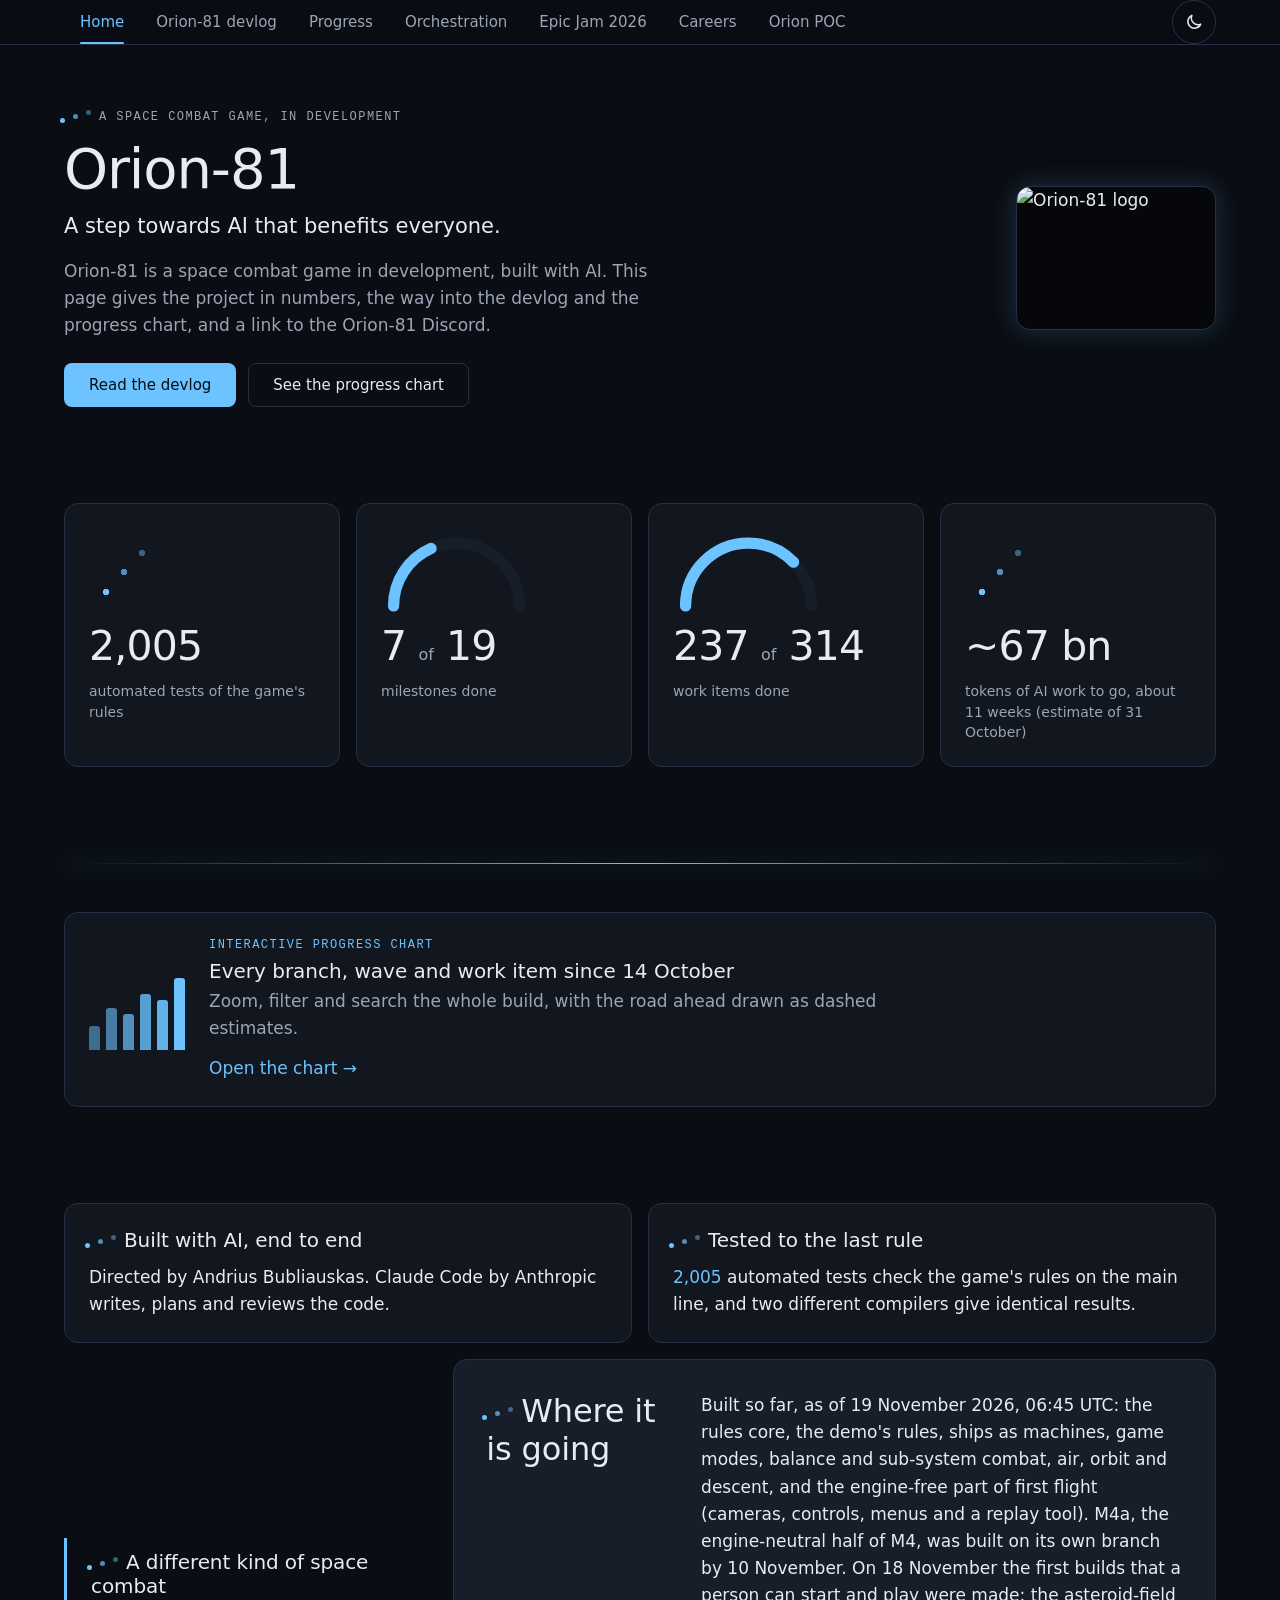
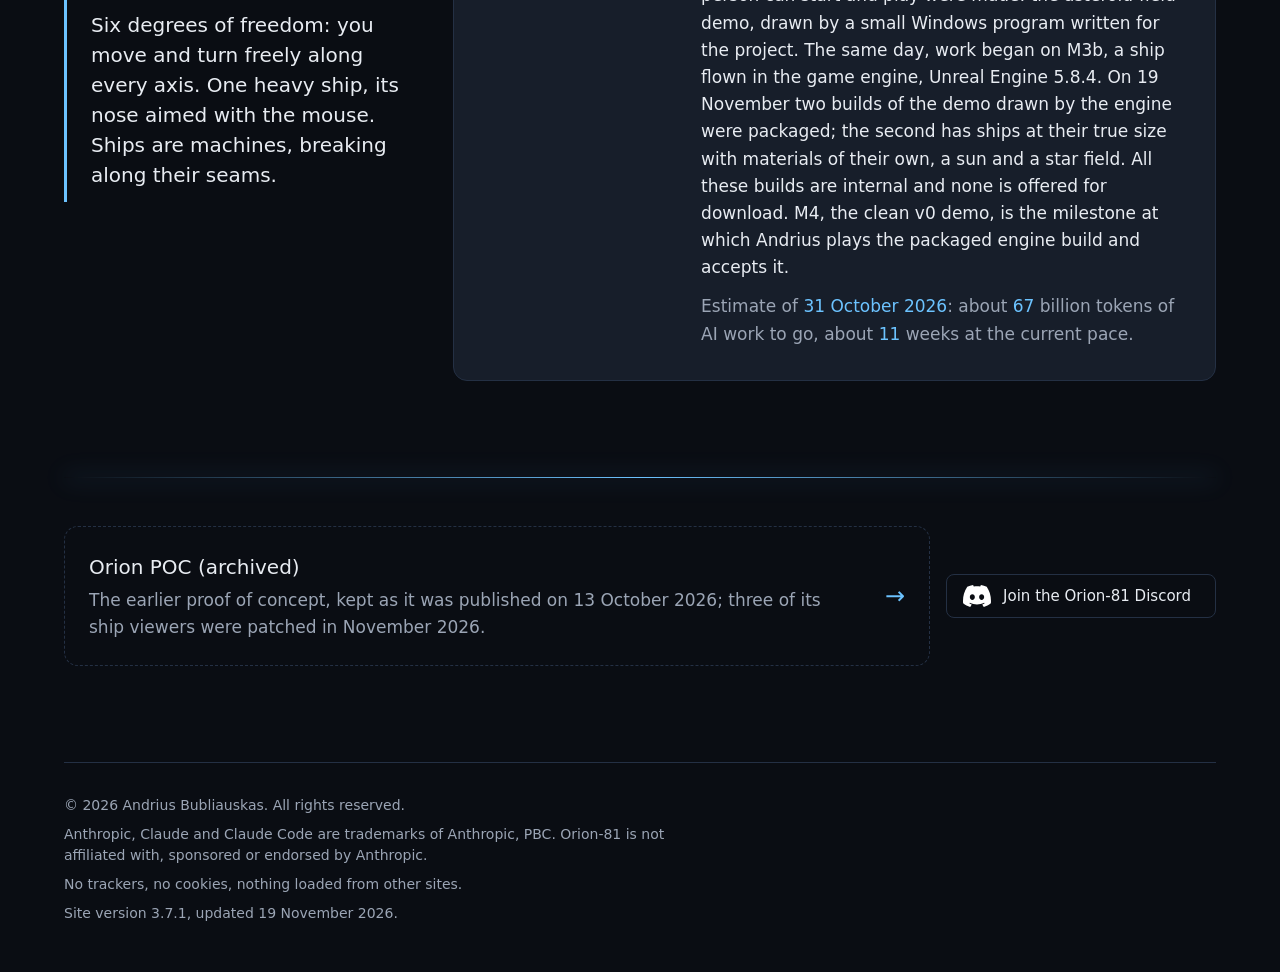
==== commit cafddaf0: "Website v3.7.1: an update of 19 November 2026, 06:45 UTC The home page, the devlog and the Progress " ====
--- a/index.html
+++ b/index.html
@@ -105,7 +105,7 @@
     </article>
     <article class="fp-card fp-card-wide rv" aria-labelledby="going-h">
       <h2 id="going-h" class="fp-card-h"><span class="stars" aria-hidden="true"><i></i><i></i><i></i></span>Where it is going</h2>
-      <p>Built so far, as of 19 November 2026, 02:30 UTC: the rules core, the demo's rules, ships as machines, game modes, balance and sub-system combat, air, orbit and descent, and the engine-free part of first flight (cameras, controls, menus and a replay tool). M4a, the engine-neutral half of M4, was built on its own branch by 10 November. On 18 November a first build that a person can start and play was made: the asteroid-field demo, drawn by a small Windows program written for the project. The same day, work began on M3b, a ship flown in the game engine, Unreal Engine 5.8.4, and on 19 November a first build of the demo drawn by the engine was packaged. Both builds are internal and neither is offered for download. M4, the clean v0 demo, is the milestone at which Andrius plays the packaged engine build and accepts it.</p>
+      <p>Built so far, as of 19 November 2026, 06:45 UTC: the rules core, the demo's rules, ships as machines, game modes, balance and sub-system combat, air, orbit and descent, and the engine-free part of first flight (cameras, controls, menus and a replay tool). M4a, the engine-neutral half of M4, was built on its own branch by 10 November. On 18 November the first builds that a person can start and play were made: the asteroid-field demo, drawn by a small Windows program written for the project. The same day, work began on M3b, a ship flown in the game engine, Unreal Engine 5.8.4. On 19 November two builds of the demo drawn by the engine were packaged; the second has ships at their true size with materials of their own, a sun and a star field. All these builds are internal and none is offered for download. M4, the clean v0 demo, is the milestone at which Andrius plays the packaged engine build and accepts it.</p>
       <p>Estimate of <span data-o81-stat="est_date">31 October 2026</span>: about <span data-o81-stat="tokens_bn">67</span> billion tokens of AI work to go, about <span data-o81-stat="weeks">11</span> weeks at the current pace.</p>
     </article>
   </div>
@@ -129,7 +129,7 @@
   <p>&copy; 2026 Andrius Bubliauskas. All rights reserved.</p>
   <p>Anthropic, Claude and Claude Code are trademarks of Anthropic, PBC. Orion-81 is not affiliated with, sponsored or endorsed by Anthropic.</p>
   <p>No trackers, no cookies, nothing loaded from other sites.</p>
-  <p>Site version 3.7.0, updated 19 November 2026.</p>
+  <p>Site version 3.7.1, updated 19 November 2026.</p>
 </footer>
 <script src="assets/data/progress-stats.js"></script>
 <script src="js/tabbar.js"></script>
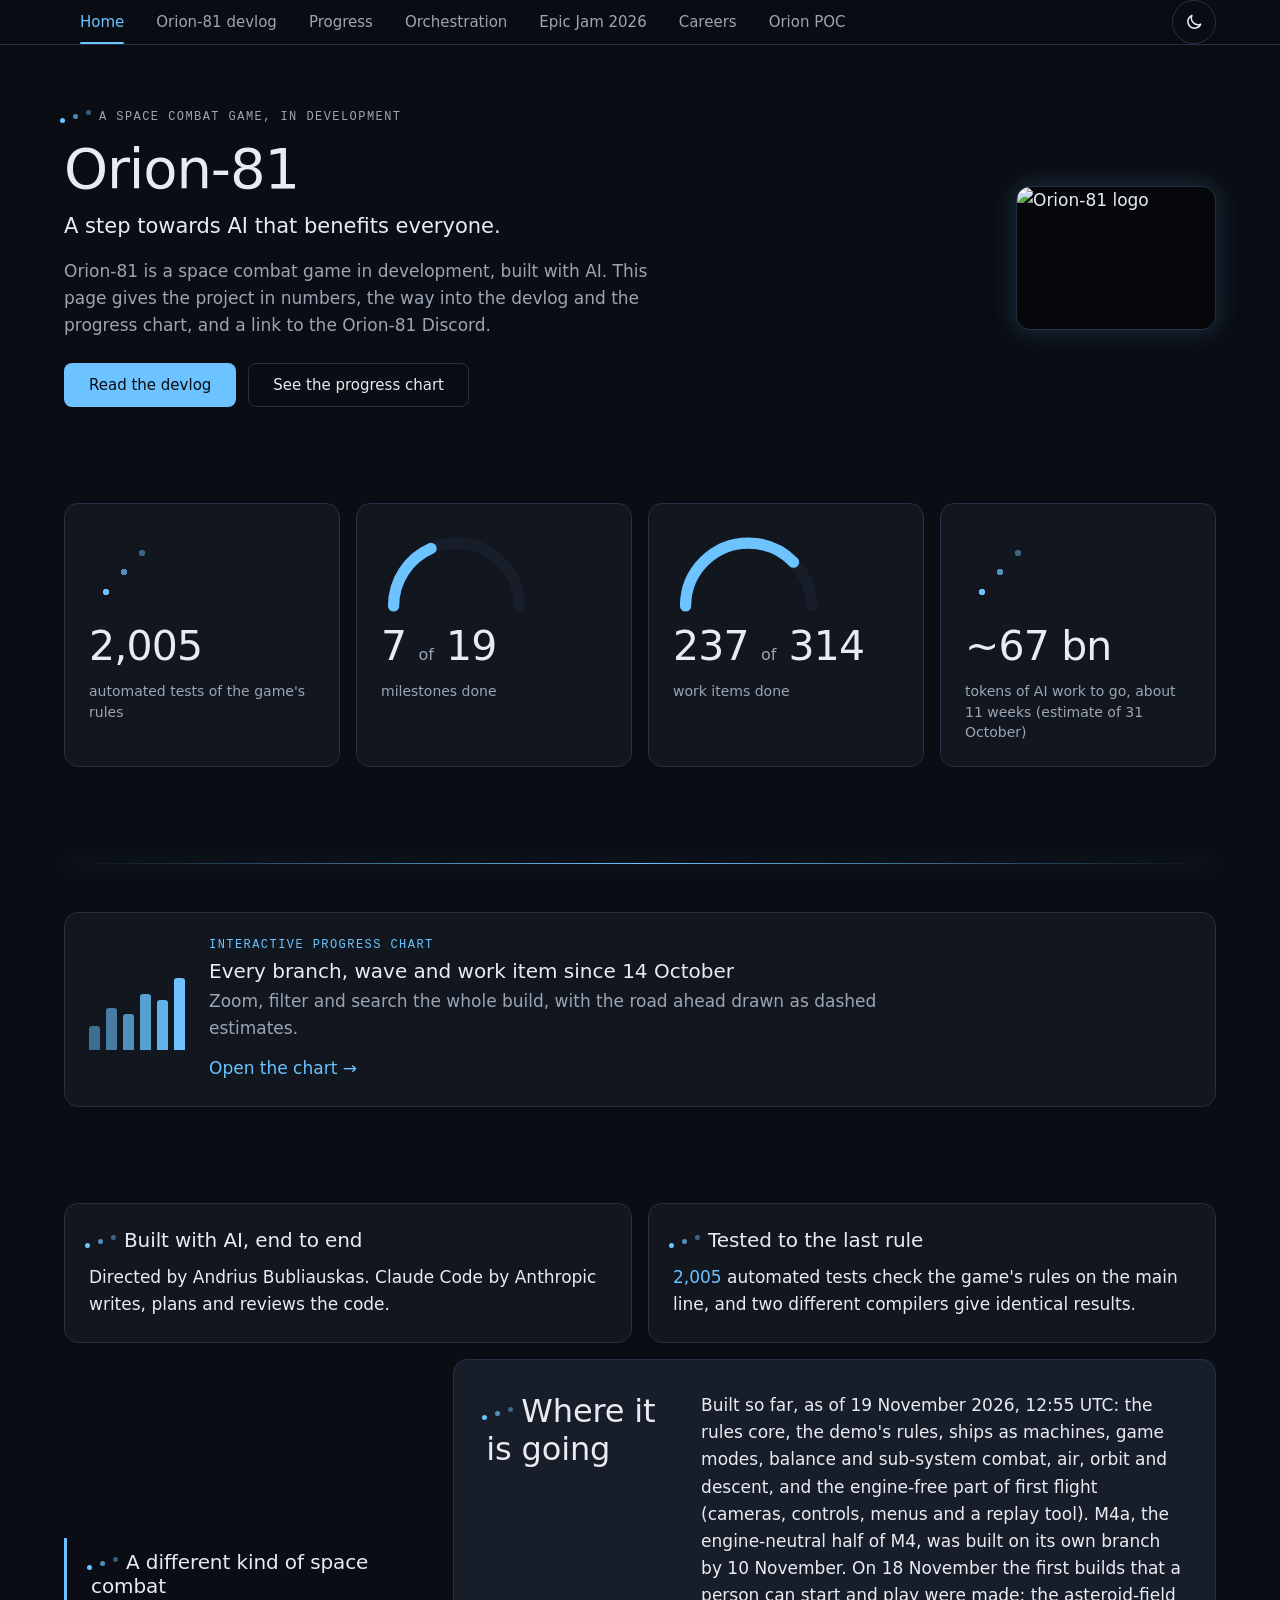
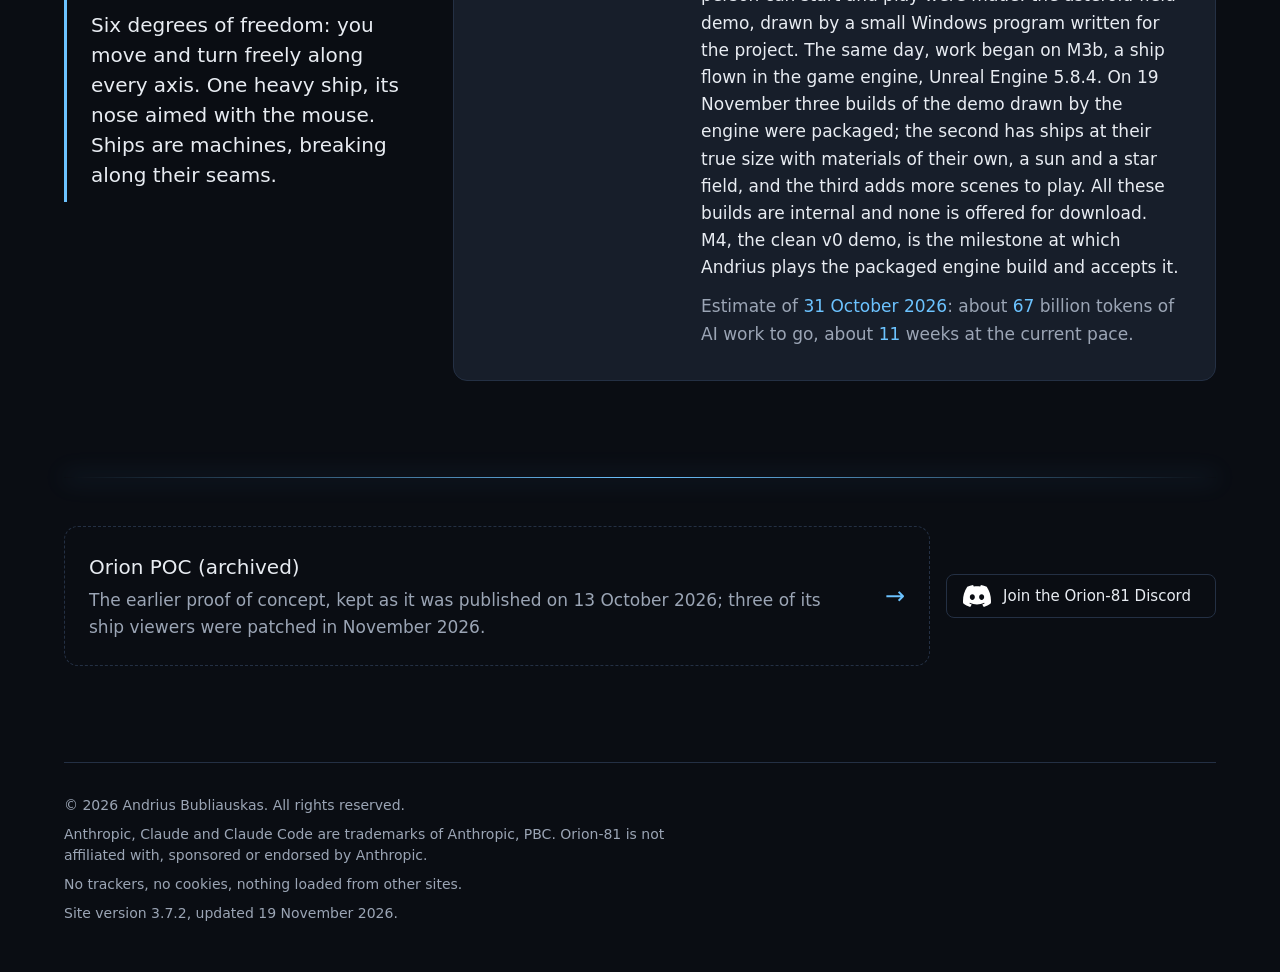
==== commit d2836e36: "Website v3.7.2: an update of 19 November 2026, 12:55 UTC The home page, the devlog and the Progress " ====
--- a/index.html
+++ b/index.html
@@ -105,7 +105,7 @@
     </article>
     <article class="fp-card fp-card-wide rv" aria-labelledby="going-h">
       <h2 id="going-h" class="fp-card-h"><span class="stars" aria-hidden="true"><i></i><i></i><i></i></span>Where it is going</h2>
-      <p>Built so far, as of 19 November 2026, 06:45 UTC: the rules core, the demo's rules, ships as machines, game modes, balance and sub-system combat, air, orbit and descent, and the engine-free part of first flight (cameras, controls, menus and a replay tool). M4a, the engine-neutral half of M4, was built on its own branch by 10 November. On 18 November the first builds that a person can start and play were made: the asteroid-field demo, drawn by a small Windows program written for the project. The same day, work began on M3b, a ship flown in the game engine, Unreal Engine 5.8.4. On 19 November two builds of the demo drawn by the engine were packaged; the second has ships at their true size with materials of their own, a sun and a star field. All these builds are internal and none is offered for download. M4, the clean v0 demo, is the milestone at which Andrius plays the packaged engine build and accepts it.</p>
+      <p>Built so far, as of 19 November 2026, 12:55 UTC: the rules core, the demo's rules, ships as machines, game modes, balance and sub-system combat, air, orbit and descent, and the engine-free part of first flight (cameras, controls, menus and a replay tool). M4a, the engine-neutral half of M4, was built on its own branch by 10 November. On 18 November the first builds that a person can start and play were made: the asteroid-field demo, drawn by a small Windows program written for the project. The same day, work began on M3b, a ship flown in the game engine, Unreal Engine 5.8.4. On 19 November three builds of the demo drawn by the engine were packaged; the second has ships at their true size with materials of their own, a sun and a star field, and the third adds more scenes to play. All these builds are internal and none is offered for download. M4, the clean v0 demo, is the milestone at which Andrius plays the packaged engine build and accepts it.</p>
       <p>Estimate of <span data-o81-stat="est_date">31 October 2026</span>: about <span data-o81-stat="tokens_bn">67</span> billion tokens of AI work to go, about <span data-o81-stat="weeks">11</span> weeks at the current pace.</p>
     </article>
   </div>
@@ -129,7 +129,7 @@
   <p>&copy; 2026 Andrius Bubliauskas. All rights reserved.</p>
   <p>Anthropic, Claude and Claude Code are trademarks of Anthropic, PBC. Orion-81 is not affiliated with, sponsored or endorsed by Anthropic.</p>
   <p>No trackers, no cookies, nothing loaded from other sites.</p>
-  <p>Site version 3.7.1, updated 19 November 2026.</p>
+  <p>Site version 3.7.2, updated 19 November 2026.</p>
 </footer>
 <script src="assets/data/progress-stats.js"></script>
 <script src="js/tabbar.js"></script>
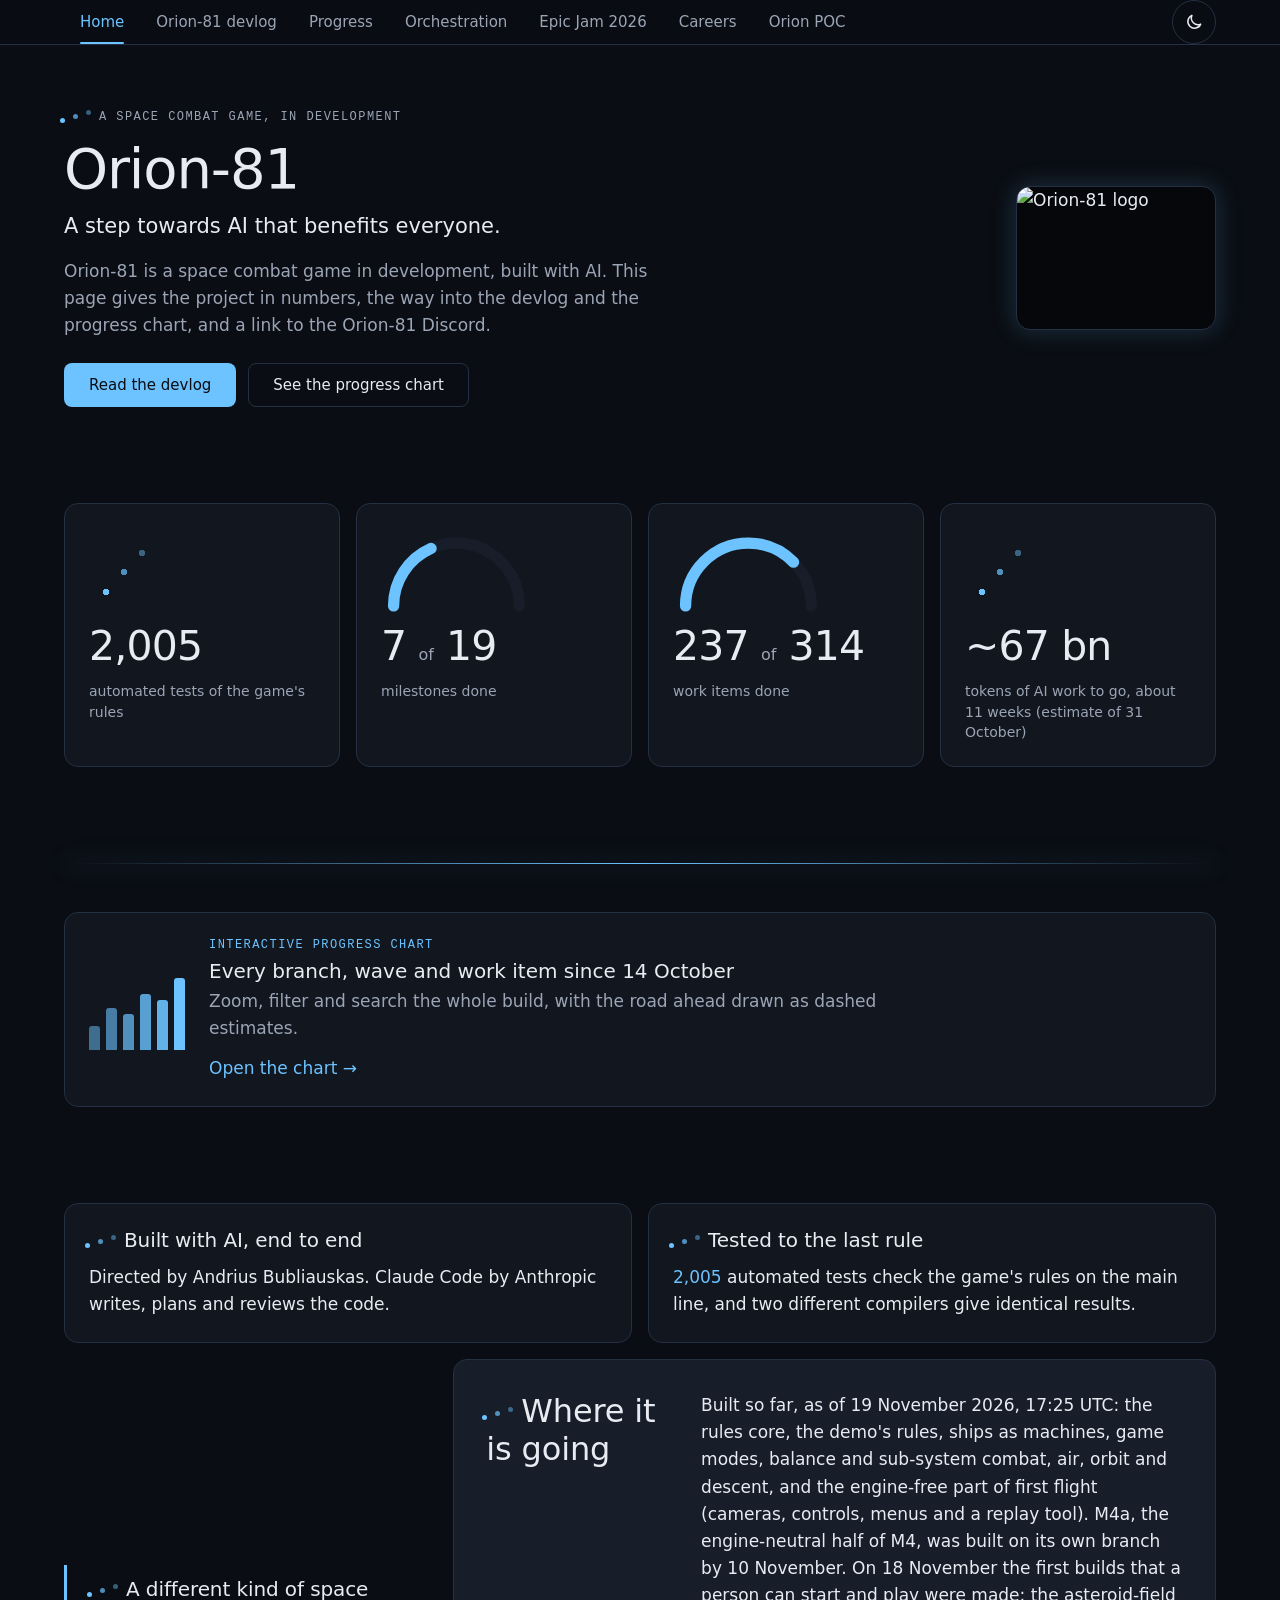
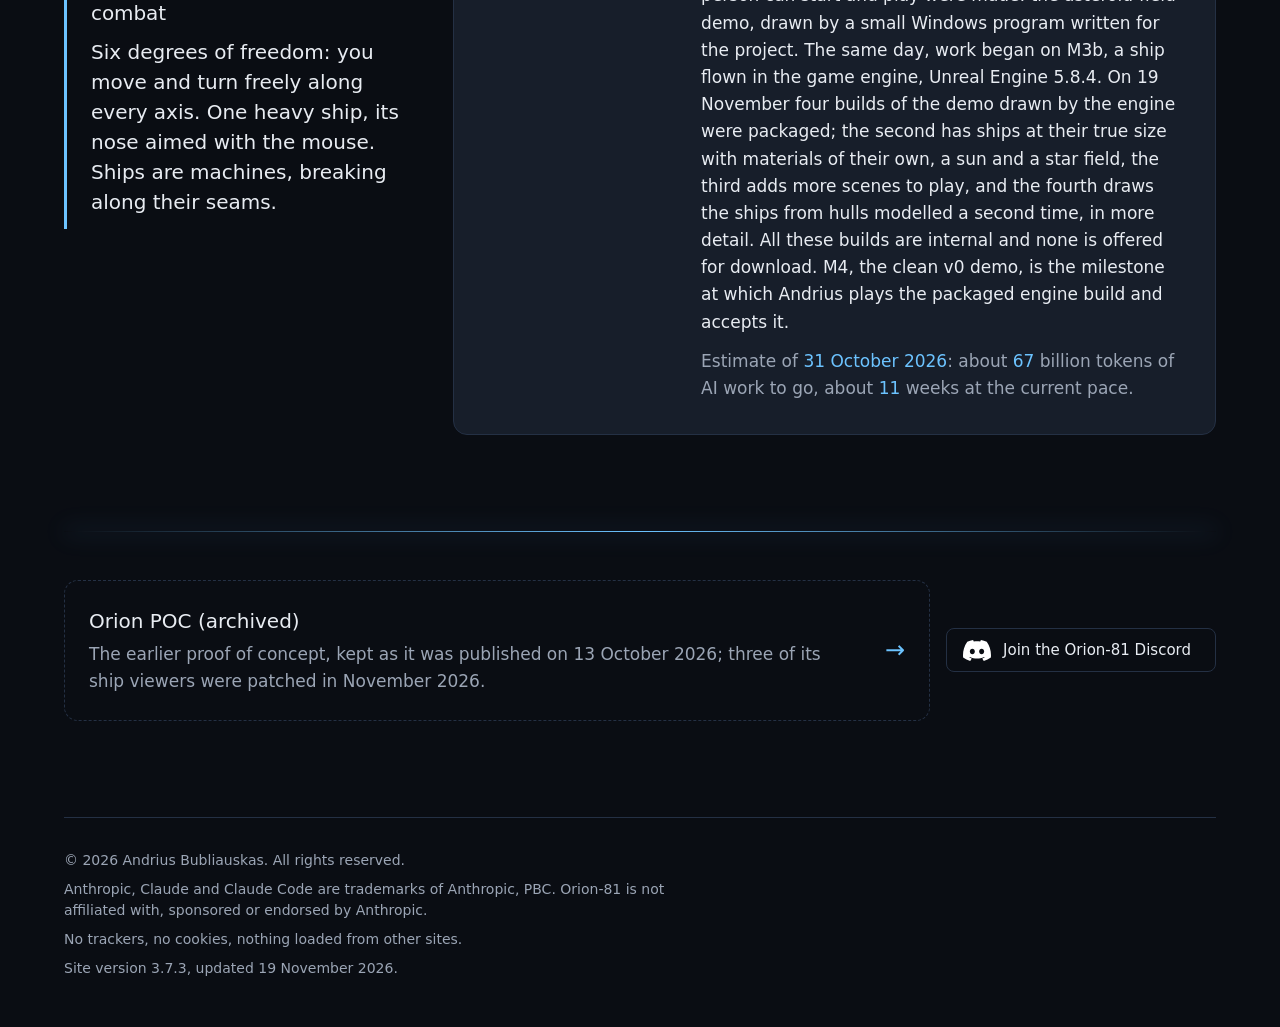
==== commit 74c99b03: "Website v3.7.3: an update of 19 November 2026, 17:25 UTC The home page, the devlog and the Progress " ====
--- a/index.html
+++ b/index.html
@@ -105,7 +105,7 @@
     </article>
     <article class="fp-card fp-card-wide rv" aria-labelledby="going-h">
       <h2 id="going-h" class="fp-card-h"><span class="stars" aria-hidden="true"><i></i><i></i><i></i></span>Where it is going</h2>
-      <p>Built so far, as of 19 November 2026, 12:55 UTC: the rules core, the demo's rules, ships as machines, game modes, balance and sub-system combat, air, orbit and descent, and the engine-free part of first flight (cameras, controls, menus and a replay tool). M4a, the engine-neutral half of M4, was built on its own branch by 10 November. On 18 November the first builds that a person can start and play were made: the asteroid-field demo, drawn by a small Windows program written for the project. The same day, work began on M3b, a ship flown in the game engine, Unreal Engine 5.8.4. On 19 November three builds of the demo drawn by the engine were packaged; the second has ships at their true size with materials of their own, a sun and a star field, and the third adds more scenes to play. All these builds are internal and none is offered for download. M4, the clean v0 demo, is the milestone at which Andrius plays the packaged engine build and accepts it.</p>
+      <p>Built so far, as of 19 November 2026, 17:25 UTC: the rules core, the demo's rules, ships as machines, game modes, balance and sub-system combat, air, orbit and descent, and the engine-free part of first flight (cameras, controls, menus and a replay tool). M4a, the engine-neutral half of M4, was built on its own branch by 10 November. On 18 November the first builds that a person can start and play were made: the asteroid-field demo, drawn by a small Windows program written for the project. The same day, work began on M3b, a ship flown in the game engine, Unreal Engine 5.8.4. On 19 November four builds of the demo drawn by the engine were packaged; the second has ships at their true size with materials of their own, a sun and a star field, the third adds more scenes to play, and the fourth draws the ships from hulls modelled a second time, in more detail. All these builds are internal and none is offered for download. M4, the clean v0 demo, is the milestone at which Andrius plays the packaged engine build and accepts it.</p>
       <p>Estimate of <span data-o81-stat="est_date">31 October 2026</span>: about <span data-o81-stat="tokens_bn">67</span> billion tokens of AI work to go, about <span data-o81-stat="weeks">11</span> weeks at the current pace.</p>
     </article>
   </div>
@@ -129,7 +129,7 @@
   <p>&copy; 2026 Andrius Bubliauskas. All rights reserved.</p>
   <p>Anthropic, Claude and Claude Code are trademarks of Anthropic, PBC. Orion-81 is not affiliated with, sponsored or endorsed by Anthropic.</p>
   <p>No trackers, no cookies, nothing loaded from other sites.</p>
-  <p>Site version 3.7.2, updated 19 November 2026.</p>
+  <p>Site version 3.7.3, updated 19 November 2026.</p>
 </footer>
 <script src="assets/data/progress-stats.js"></script>
 <script src="js/tabbar.js"></script>
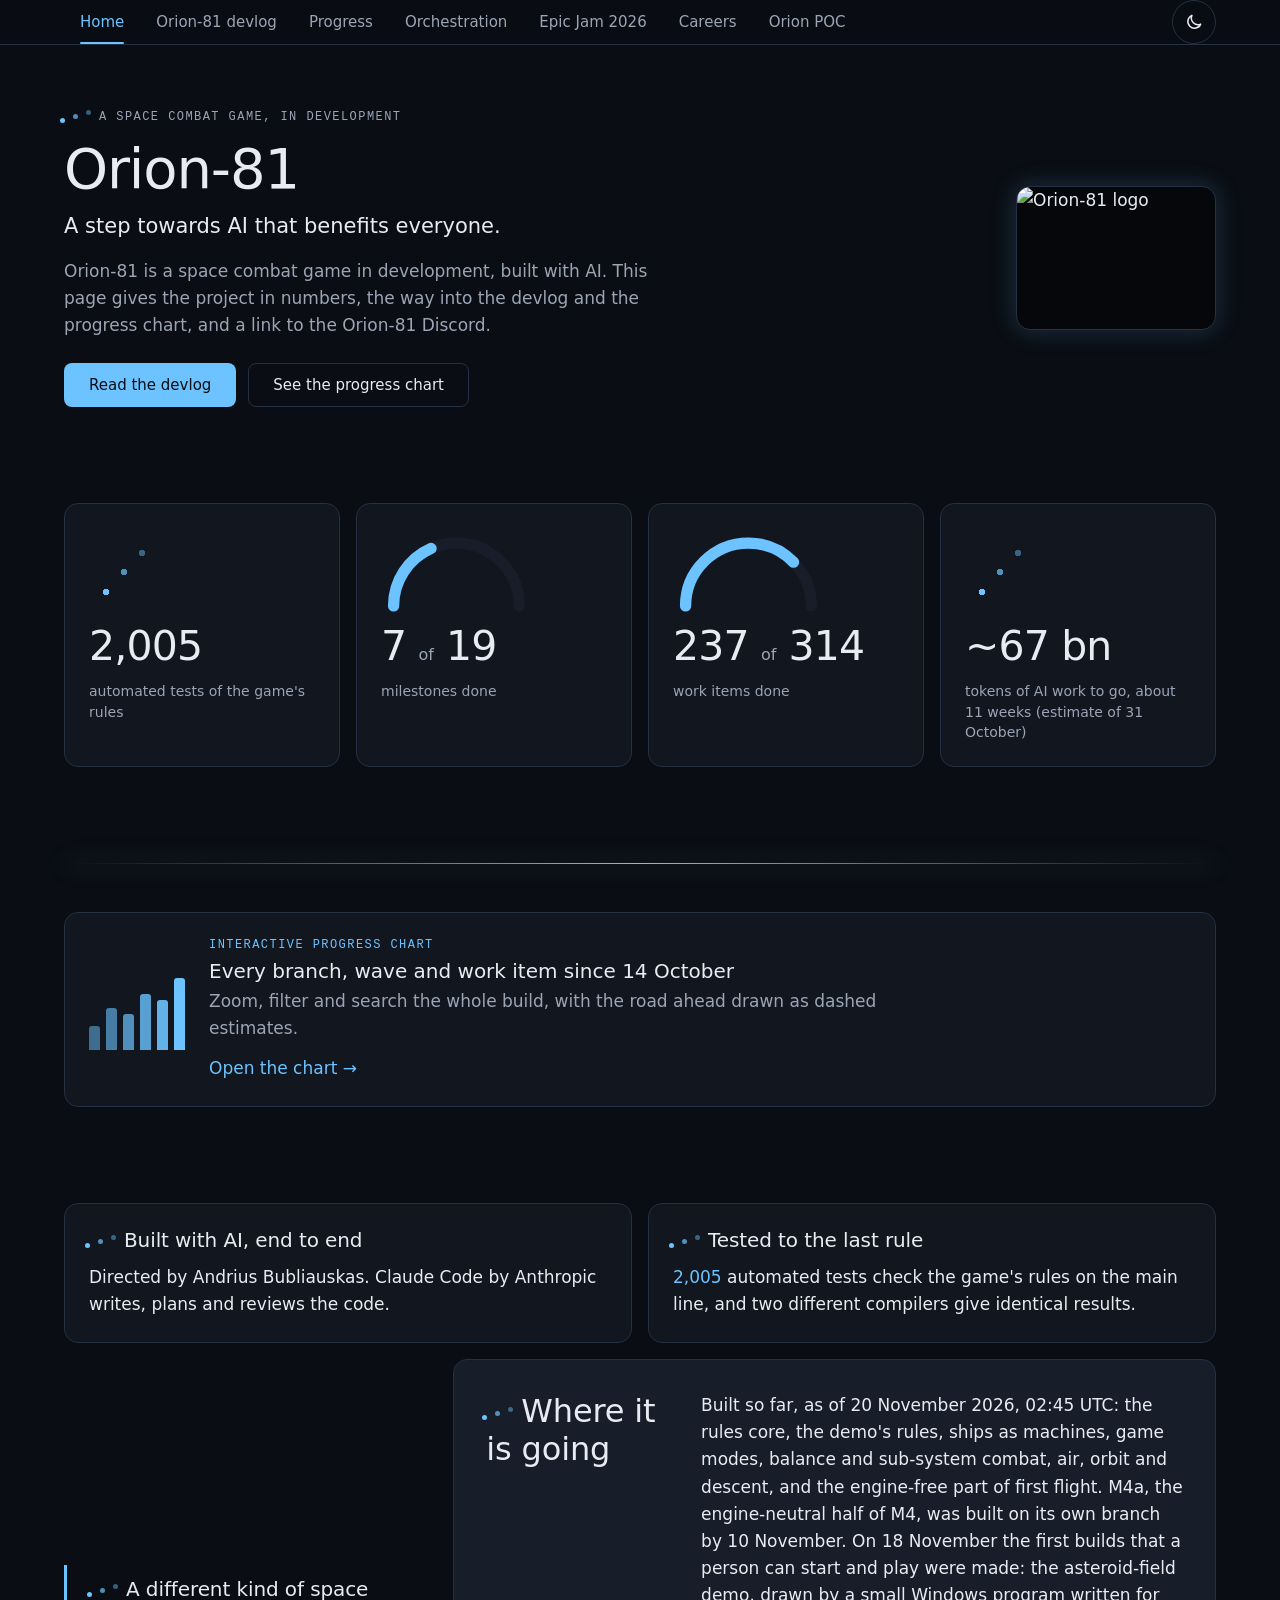
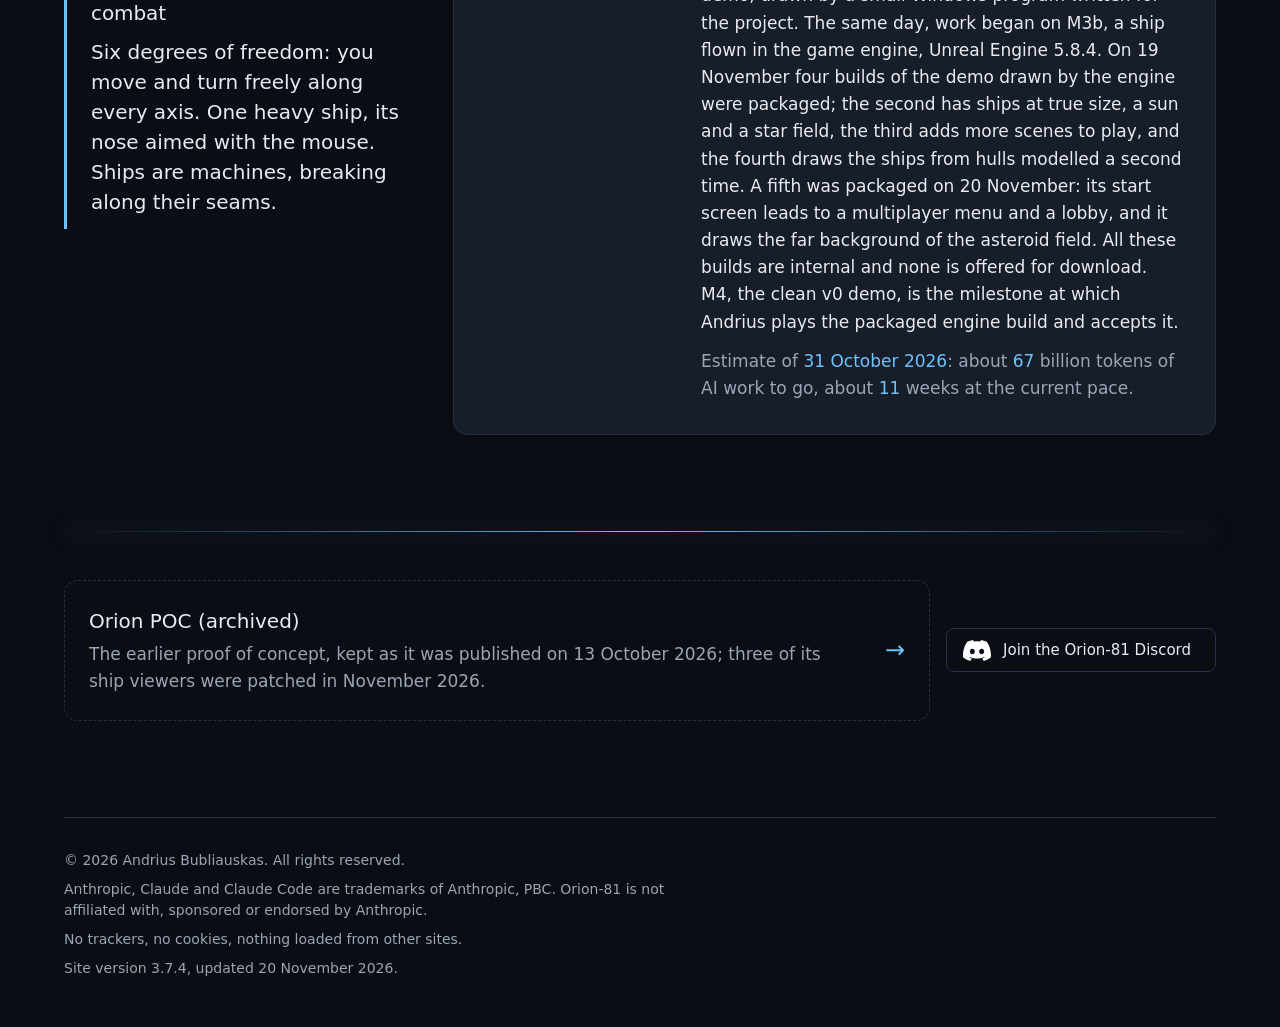
==== commit 77c1200b: "Website v3.7.4: an update of 20 November 2026, 02:45 UTC The home page, the devlog and the Progress " ====
--- a/index.html
+++ b/index.html
@@ -105,7 +105,7 @@
     </article>
     <article class="fp-card fp-card-wide rv" aria-labelledby="going-h">
       <h2 id="going-h" class="fp-card-h"><span class="stars" aria-hidden="true"><i></i><i></i><i></i></span>Where it is going</h2>
-      <p>Built so far, as of 19 November 2026, 17:25 UTC: the rules core, the demo's rules, ships as machines, game modes, balance and sub-system combat, air, orbit and descent, and the engine-free part of first flight (cameras, controls, menus and a replay tool). M4a, the engine-neutral half of M4, was built on its own branch by 10 November. On 18 November the first builds that a person can start and play were made: the asteroid-field demo, drawn by a small Windows program written for the project. The same day, work began on M3b, a ship flown in the game engine, Unreal Engine 5.8.4. On 19 November four builds of the demo drawn by the engine were packaged; the second has ships at their true size with materials of their own, a sun and a star field, the third adds more scenes to play, and the fourth draws the ships from hulls modelled a second time, in more detail. All these builds are internal and none is offered for download. M4, the clean v0 demo, is the milestone at which Andrius plays the packaged engine build and accepts it.</p>
+      <p>Built so far, as of 20 November 2026, 02:45 UTC: the rules core, the demo's rules, ships as machines, game modes, balance and sub-system combat, air, orbit and descent, and the engine-free part of first flight. M4a, the engine-neutral half of M4, was built on its own branch by 10 November. On 18 November the first builds that a person can start and play were made: the asteroid-field demo, drawn by a small Windows program written for the project. The same day, work began on M3b, a ship flown in the game engine, Unreal Engine 5.8.4. On 19 November four builds of the demo drawn by the engine were packaged; the second has ships at true size, a sun and a star field, the third adds more scenes to play, and the fourth draws the ships from hulls modelled a second time. A fifth was packaged on 20 November: its start screen leads to a multiplayer menu and a lobby, and it draws the far background of the asteroid field. All these builds are internal and none is offered for download. M4, the clean v0 demo, is the milestone at which Andrius plays the packaged engine build and accepts it.</p>
       <p>Estimate of <span data-o81-stat="est_date">31 October 2026</span>: about <span data-o81-stat="tokens_bn">67</span> billion tokens of AI work to go, about <span data-o81-stat="weeks">11</span> weeks at the current pace.</p>
     </article>
   </div>
@@ -129,7 +129,7 @@
   <p>&copy; 2026 Andrius Bubliauskas. All rights reserved.</p>
   <p>Anthropic, Claude and Claude Code are trademarks of Anthropic, PBC. Orion-81 is not affiliated with, sponsored or endorsed by Anthropic.</p>
   <p>No trackers, no cookies, nothing loaded from other sites.</p>
-  <p>Site version 3.7.3, updated 19 November 2026.</p>
+  <p>Site version 3.7.4, updated 20 November 2026.</p>
 </footer>
 <script src="assets/data/progress-stats.js"></script>
 <script src="js/tabbar.js"></script>
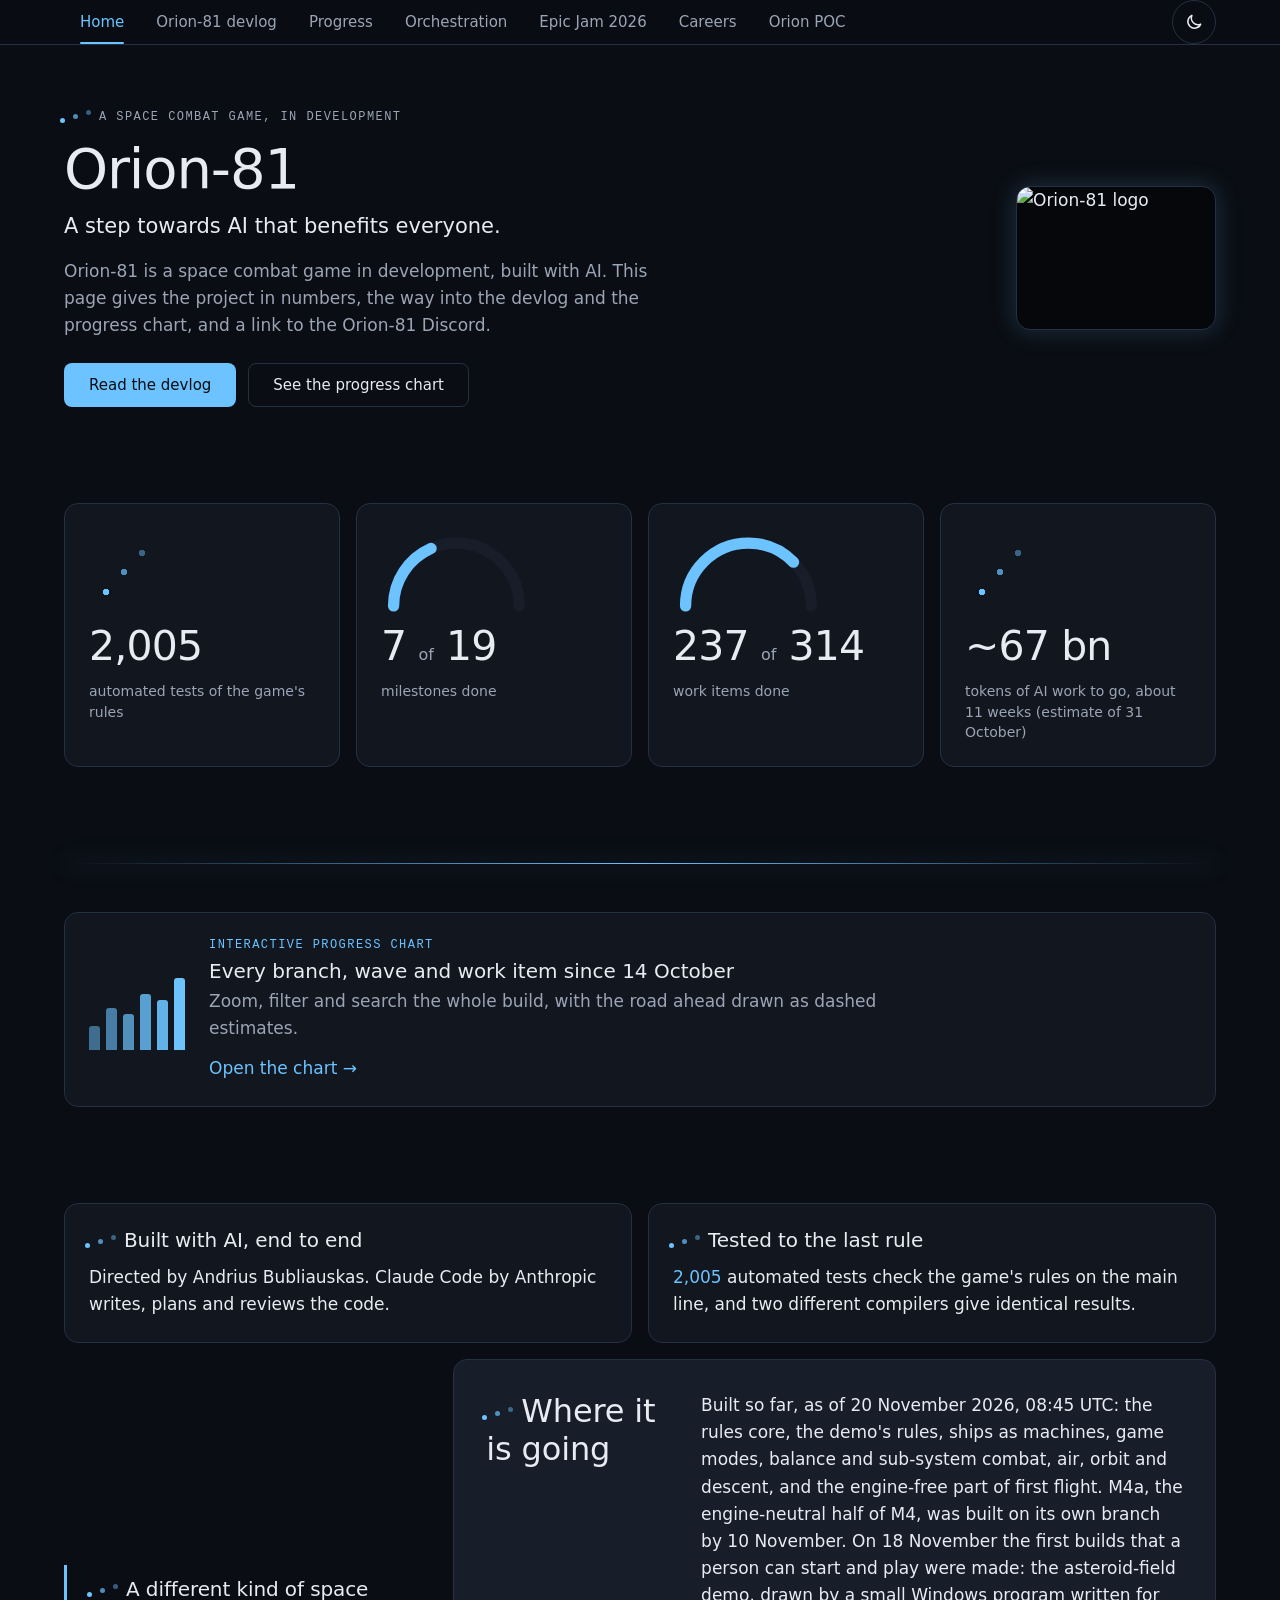
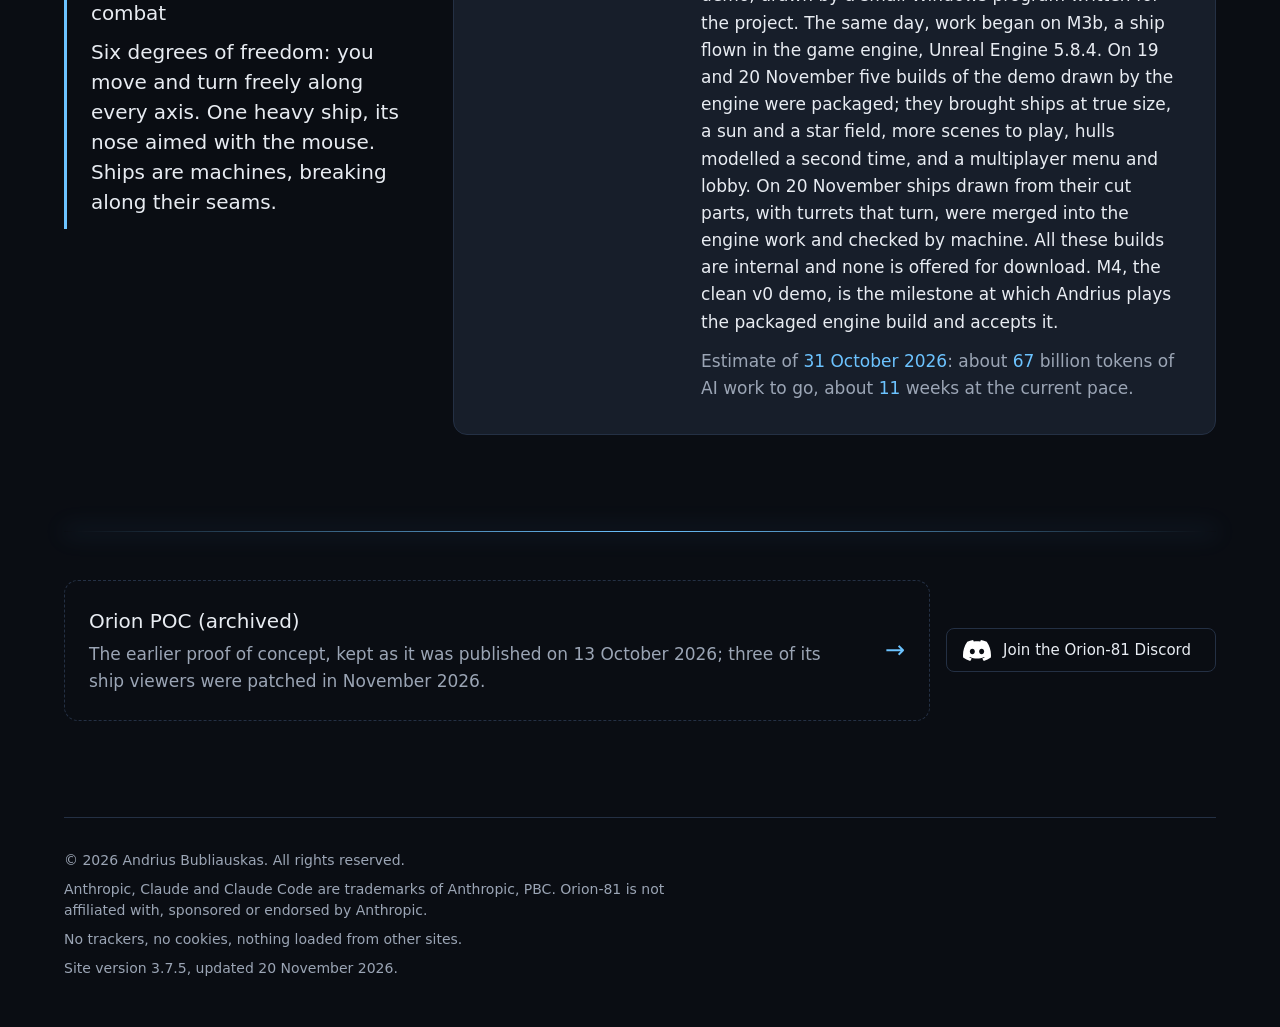
==== commit 862dd2f8: "Website v3.7.5: an update of 20 November 2026, 08:45 UTC The home page and the devlog now state the " ====
--- a/index.html
+++ b/index.html
@@ -105,7 +105,7 @@
     </article>
     <article class="fp-card fp-card-wide rv" aria-labelledby="going-h">
       <h2 id="going-h" class="fp-card-h"><span class="stars" aria-hidden="true"><i></i><i></i><i></i></span>Where it is going</h2>
-      <p>Built so far, as of 20 November 2026, 02:45 UTC: the rules core, the demo's rules, ships as machines, game modes, balance and sub-system combat, air, orbit and descent, and the engine-free part of first flight. M4a, the engine-neutral half of M4, was built on its own branch by 10 November. On 18 November the first builds that a person can start and play were made: the asteroid-field demo, drawn by a small Windows program written for the project. The same day, work began on M3b, a ship flown in the game engine, Unreal Engine 5.8.4. On 19 November four builds of the demo drawn by the engine were packaged; the second has ships at true size, a sun and a star field, the third adds more scenes to play, and the fourth draws the ships from hulls modelled a second time. A fifth was packaged on 20 November: its start screen leads to a multiplayer menu and a lobby, and it draws the far background of the asteroid field. All these builds are internal and none is offered for download. M4, the clean v0 demo, is the milestone at which Andrius plays the packaged engine build and accepts it.</p>
+      <p>Built so far, as of 20 November 2026, 08:45 UTC: the rules core, the demo's rules, ships as machines, game modes, balance and sub-system combat, air, orbit and descent, and the engine-free part of first flight. M4a, the engine-neutral half of M4, was built on its own branch by 10 November. On 18 November the first builds that a person can start and play were made: the asteroid-field demo, drawn by a small Windows program written for the project. The same day, work began on M3b, a ship flown in the game engine, Unreal Engine 5.8.4. On 19 and 20 November five builds of the demo drawn by the engine were packaged; they brought ships at true size, a sun and a star field, more scenes to play, hulls modelled a second time, and a multiplayer menu and lobby. On 20 November ships drawn from their cut parts, with turrets that turn, were merged into the engine work and checked by machine. All these builds are internal and none is offered for download. M4, the clean v0 demo, is the milestone at which Andrius plays the packaged engine build and accepts it.</p>
       <p>Estimate of <span data-o81-stat="est_date">31 October 2026</span>: about <span data-o81-stat="tokens_bn">67</span> billion tokens of AI work to go, about <span data-o81-stat="weeks">11</span> weeks at the current pace.</p>
     </article>
   </div>
@@ -129,7 +129,7 @@
   <p>&copy; 2026 Andrius Bubliauskas. All rights reserved.</p>
   <p>Anthropic, Claude and Claude Code are trademarks of Anthropic, PBC. Orion-81 is not affiliated with, sponsored or endorsed by Anthropic.</p>
   <p>No trackers, no cookies, nothing loaded from other sites.</p>
-  <p>Site version 3.7.4, updated 20 November 2026.</p>
+  <p>Site version 3.7.5, updated 20 November 2026.</p>
 </footer>
 <script src="assets/data/progress-stats.js"></script>
 <script src="js/tabbar.js"></script>
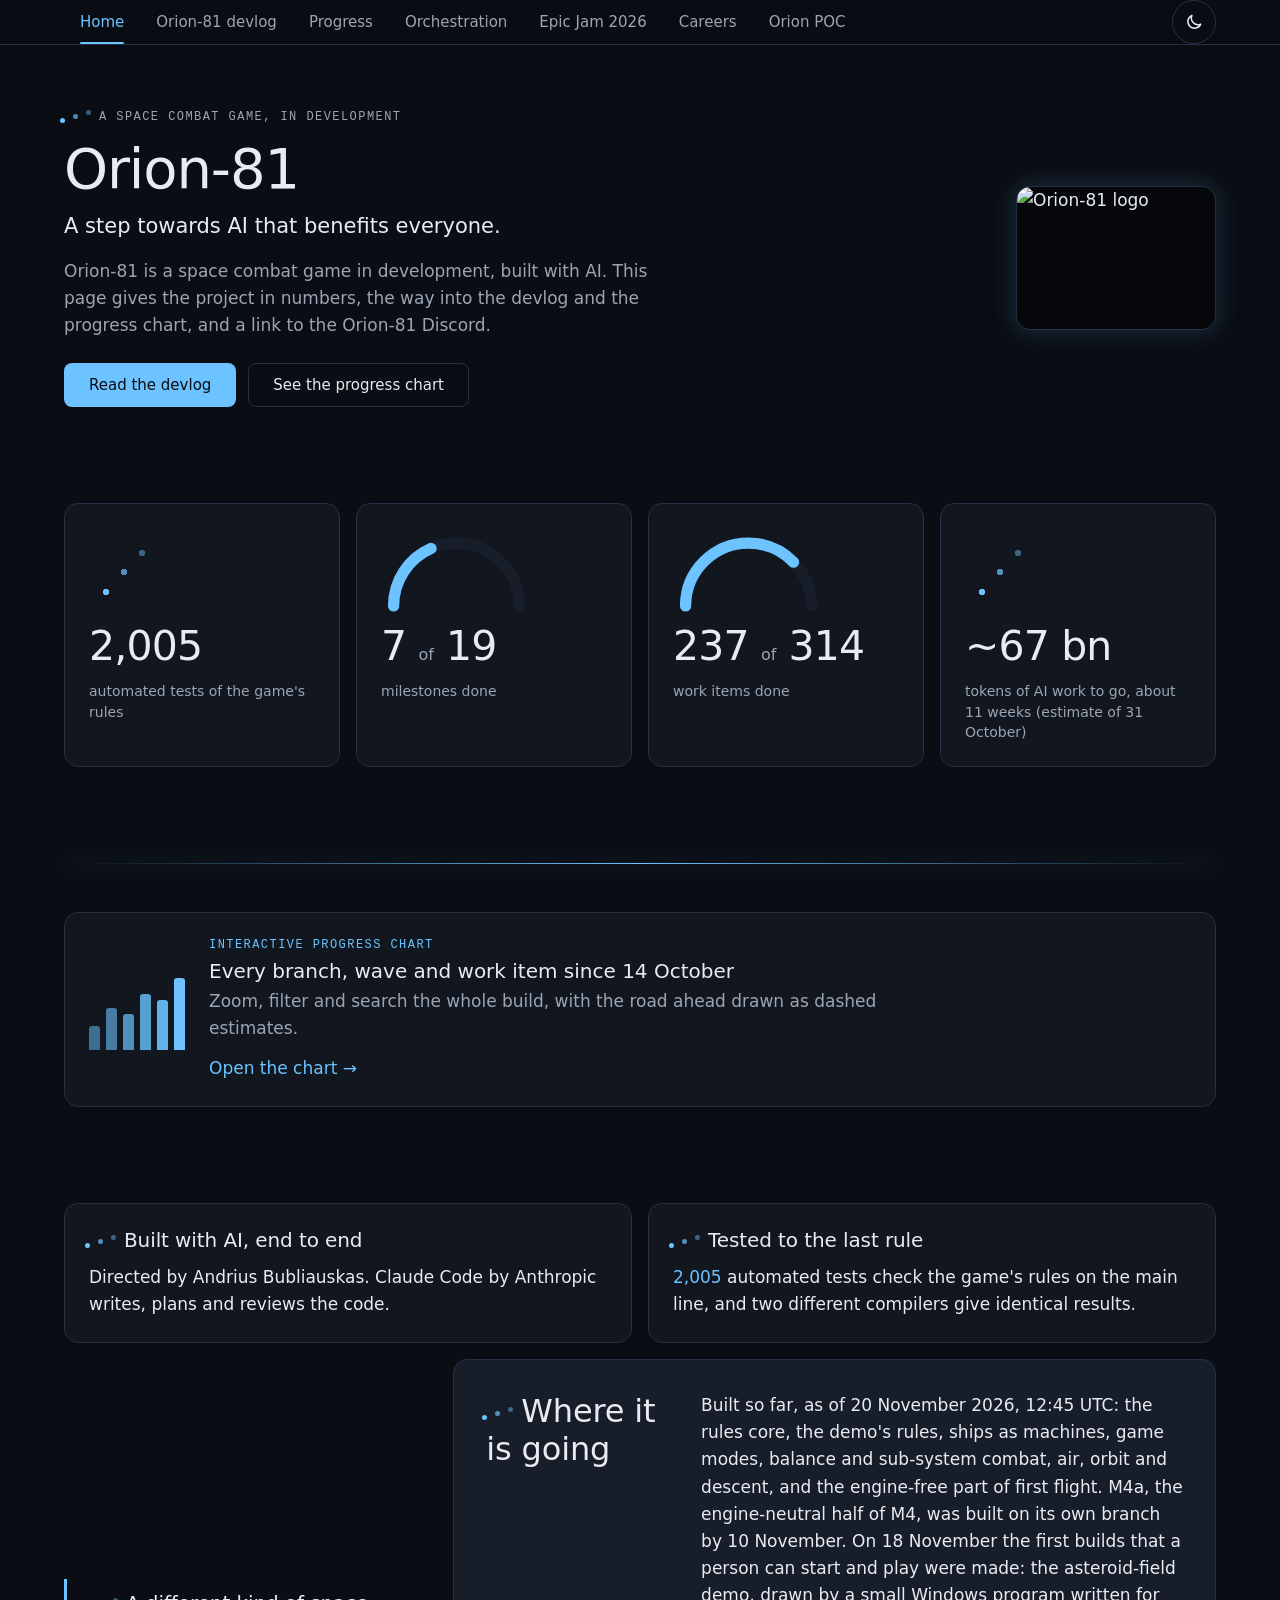
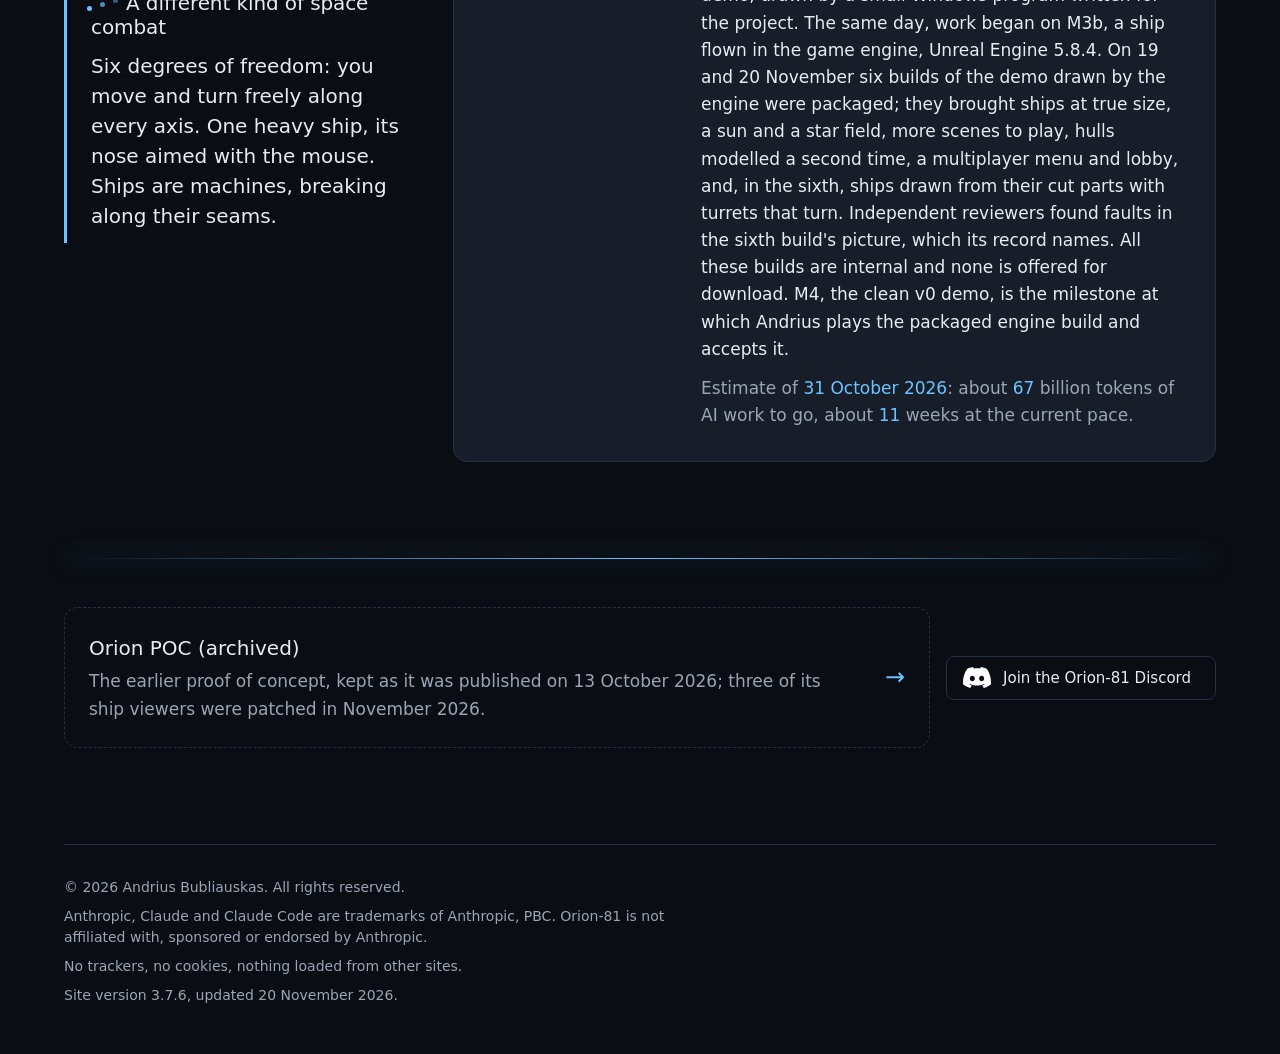
==== commit 52ef3d4a: "Website v3.7.6: an update of 20 November 2026, 12:45 UTC The home page, the devlog and the Progress " ====
--- a/index.html
+++ b/index.html
@@ -105,7 +105,7 @@
     </article>
     <article class="fp-card fp-card-wide rv" aria-labelledby="going-h">
       <h2 id="going-h" class="fp-card-h"><span class="stars" aria-hidden="true"><i></i><i></i><i></i></span>Where it is going</h2>
-      <p>Built so far, as of 20 November 2026, 08:45 UTC: the rules core, the demo's rules, ships as machines, game modes, balance and sub-system combat, air, orbit and descent, and the engine-free part of first flight. M4a, the engine-neutral half of M4, was built on its own branch by 10 November. On 18 November the first builds that a person can start and play were made: the asteroid-field demo, drawn by a small Windows program written for the project. The same day, work began on M3b, a ship flown in the game engine, Unreal Engine 5.8.4. On 19 and 20 November five builds of the demo drawn by the engine were packaged; they brought ships at true size, a sun and a star field, more scenes to play, hulls modelled a second time, and a multiplayer menu and lobby. On 20 November ships drawn from their cut parts, with turrets that turn, were merged into the engine work and checked by machine. All these builds are internal and none is offered for download. M4, the clean v0 demo, is the milestone at which Andrius plays the packaged engine build and accepts it.</p>
+      <p>Built so far, as of 20 November 2026, 12:45 UTC: the rules core, the demo's rules, ships as machines, game modes, balance and sub-system combat, air, orbit and descent, and the engine-free part of first flight. M4a, the engine-neutral half of M4, was built on its own branch by 10 November. On 18 November the first builds that a person can start and play were made: the asteroid-field demo, drawn by a small Windows program written for the project. The same day, work began on M3b, a ship flown in the game engine, Unreal Engine 5.8.4. On 19 and 20 November six builds of the demo drawn by the engine were packaged; they brought ships at true size, a sun and a star field, more scenes to play, hulls modelled a second time, a multiplayer menu and lobby, and, in the sixth, ships drawn from their cut parts with turrets that turn. Independent reviewers found faults in the sixth build's picture, which its record names. All these builds are internal and none is offered for download. M4, the clean v0 demo, is the milestone at which Andrius plays the packaged engine build and accepts it.</p>
       <p>Estimate of <span data-o81-stat="est_date">31 October 2026</span>: about <span data-o81-stat="tokens_bn">67</span> billion tokens of AI work to go, about <span data-o81-stat="weeks">11</span> weeks at the current pace.</p>
     </article>
   </div>
@@ -129,7 +129,7 @@
   <p>&copy; 2026 Andrius Bubliauskas. All rights reserved.</p>
   <p>Anthropic, Claude and Claude Code are trademarks of Anthropic, PBC. Orion-81 is not affiliated with, sponsored or endorsed by Anthropic.</p>
   <p>No trackers, no cookies, nothing loaded from other sites.</p>
-  <p>Site version 3.7.5, updated 20 November 2026.</p>
+  <p>Site version 3.7.6, updated 20 November 2026.</p>
 </footer>
 <script src="assets/data/progress-stats.js"></script>
 <script src="js/tabbar.js"></script>
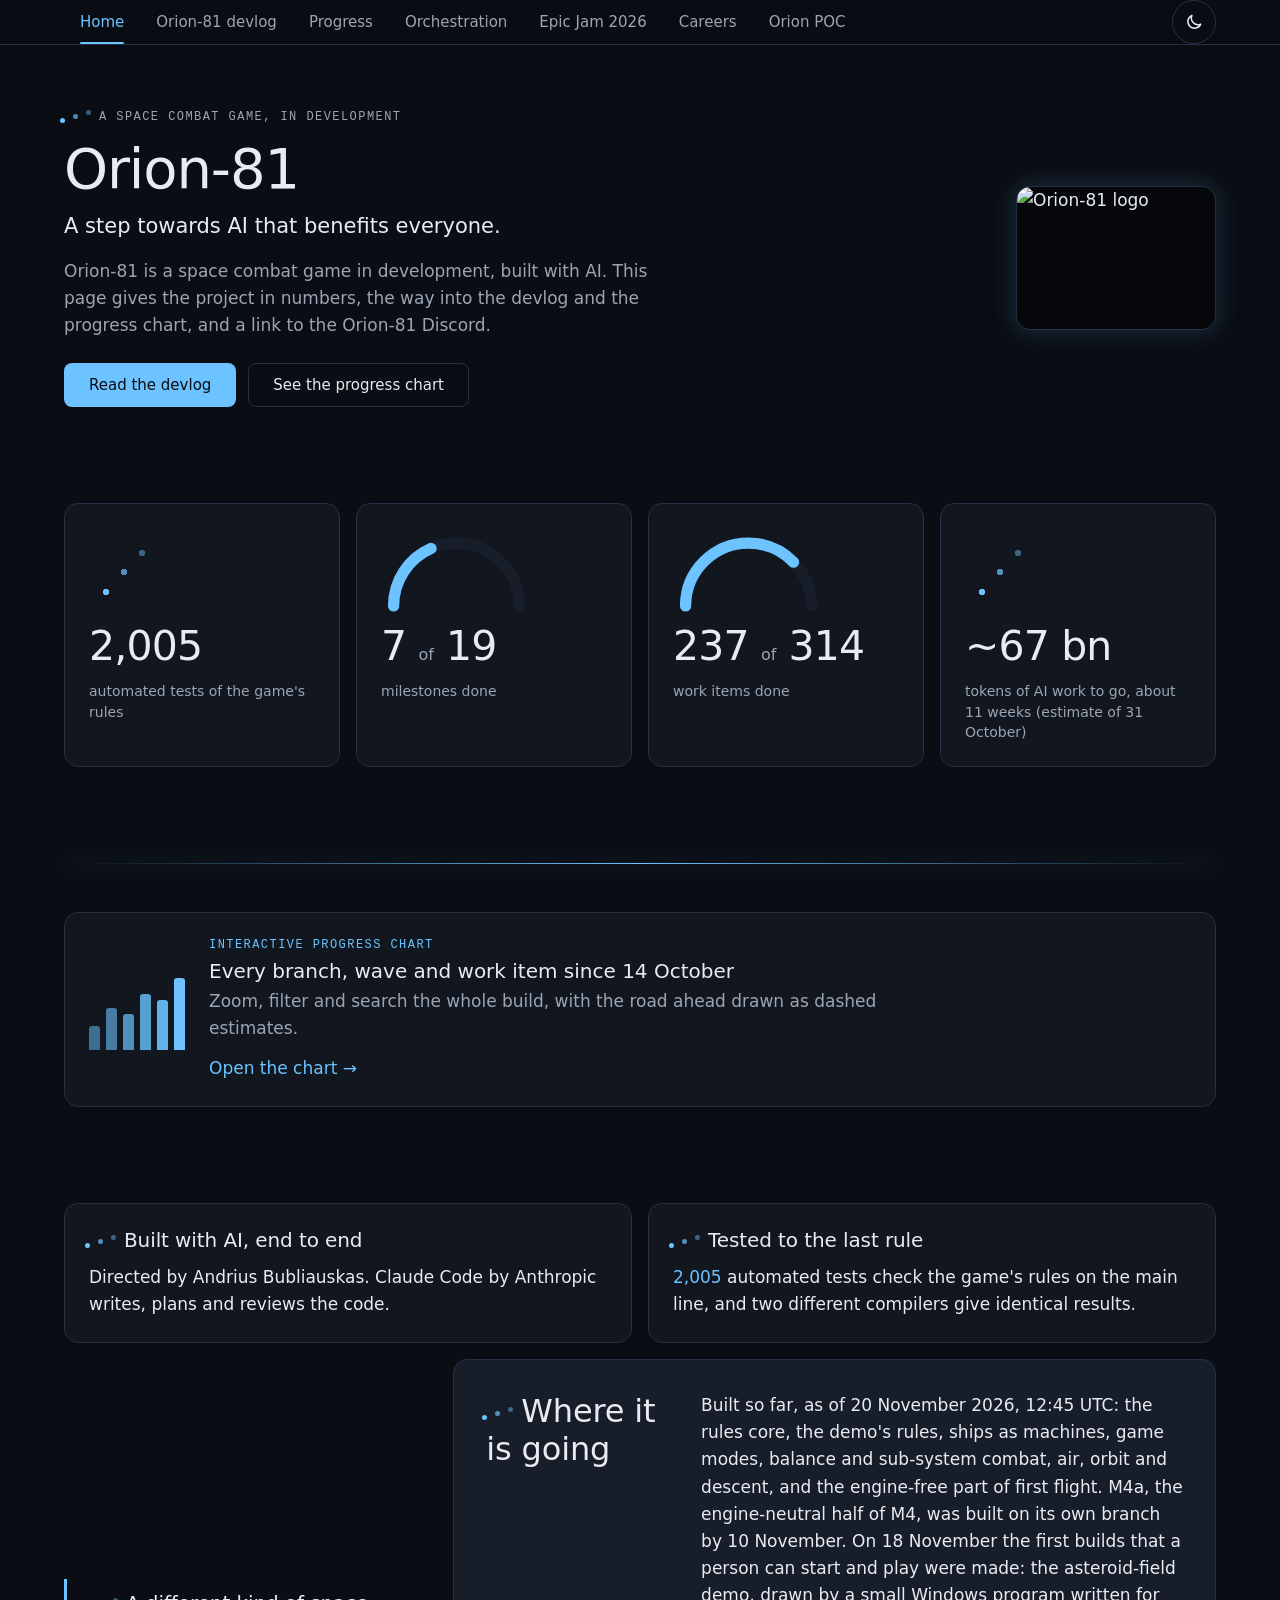
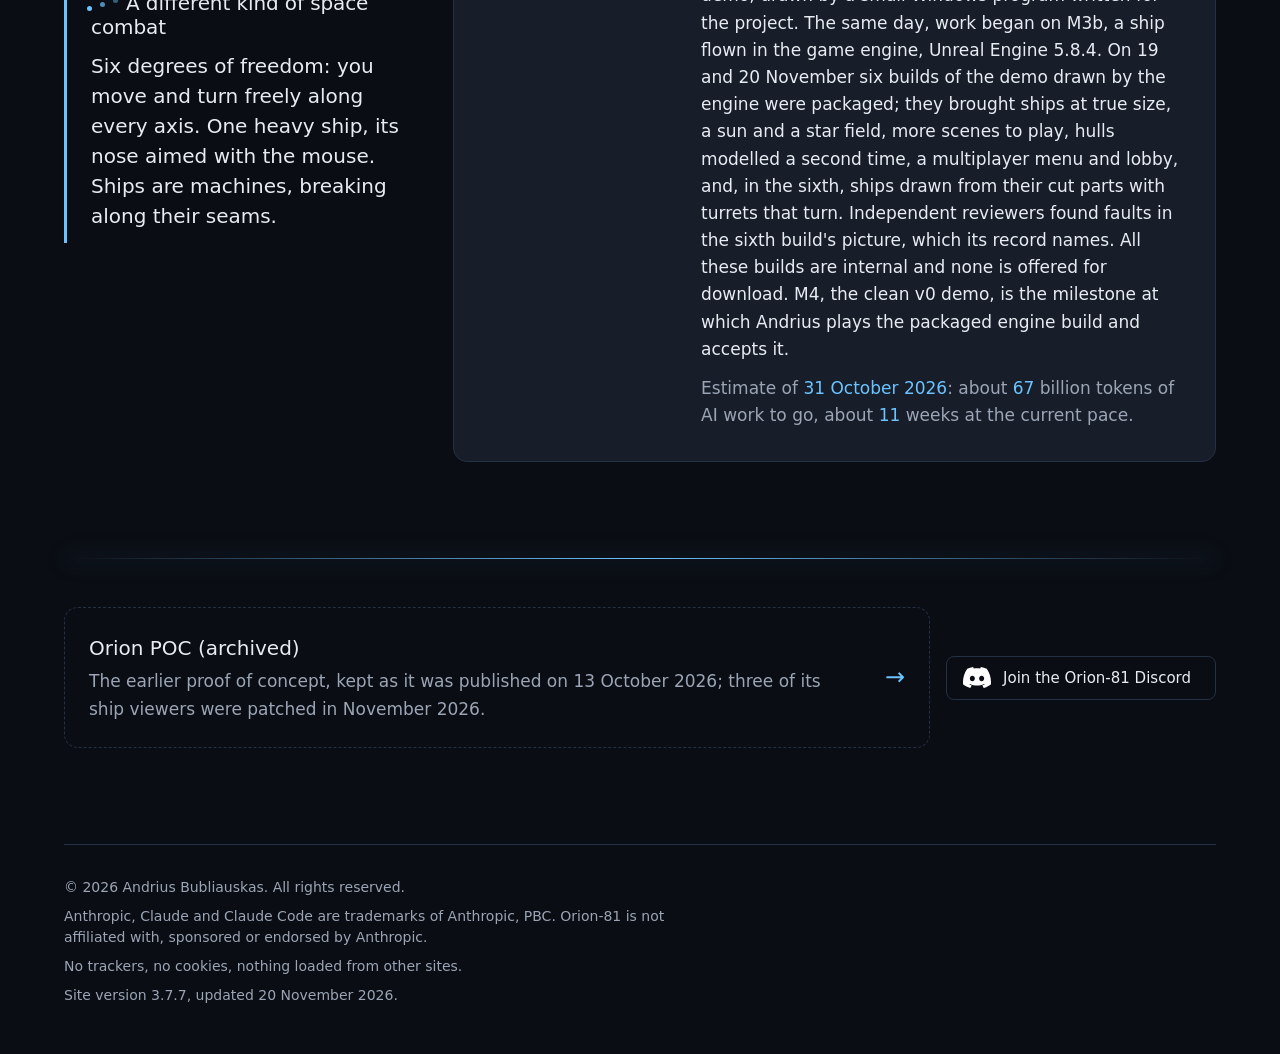
==== commit 221cedc8: "Website v3.7.7: the Agent Provenance Graph regenerated, as of 20 November 2026, 20:23 UTC The Agent " ====
--- a/index.html
+++ b/index.html
@@ -129,7 +129,7 @@
   <p>&copy; 2026 Andrius Bubliauskas. All rights reserved.</p>
   <p>Anthropic, Claude and Claude Code are trademarks of Anthropic, PBC. Orion-81 is not affiliated with, sponsored or endorsed by Anthropic.</p>
   <p>No trackers, no cookies, nothing loaded from other sites.</p>
-  <p>Site version 3.7.6, updated 20 November 2026.</p>
+  <p>Site version 3.7.7, updated 20 November 2026.</p>
 </footer>
 <script src="assets/data/progress-stats.js"></script>
 <script src="js/tabbar.js"></script>
